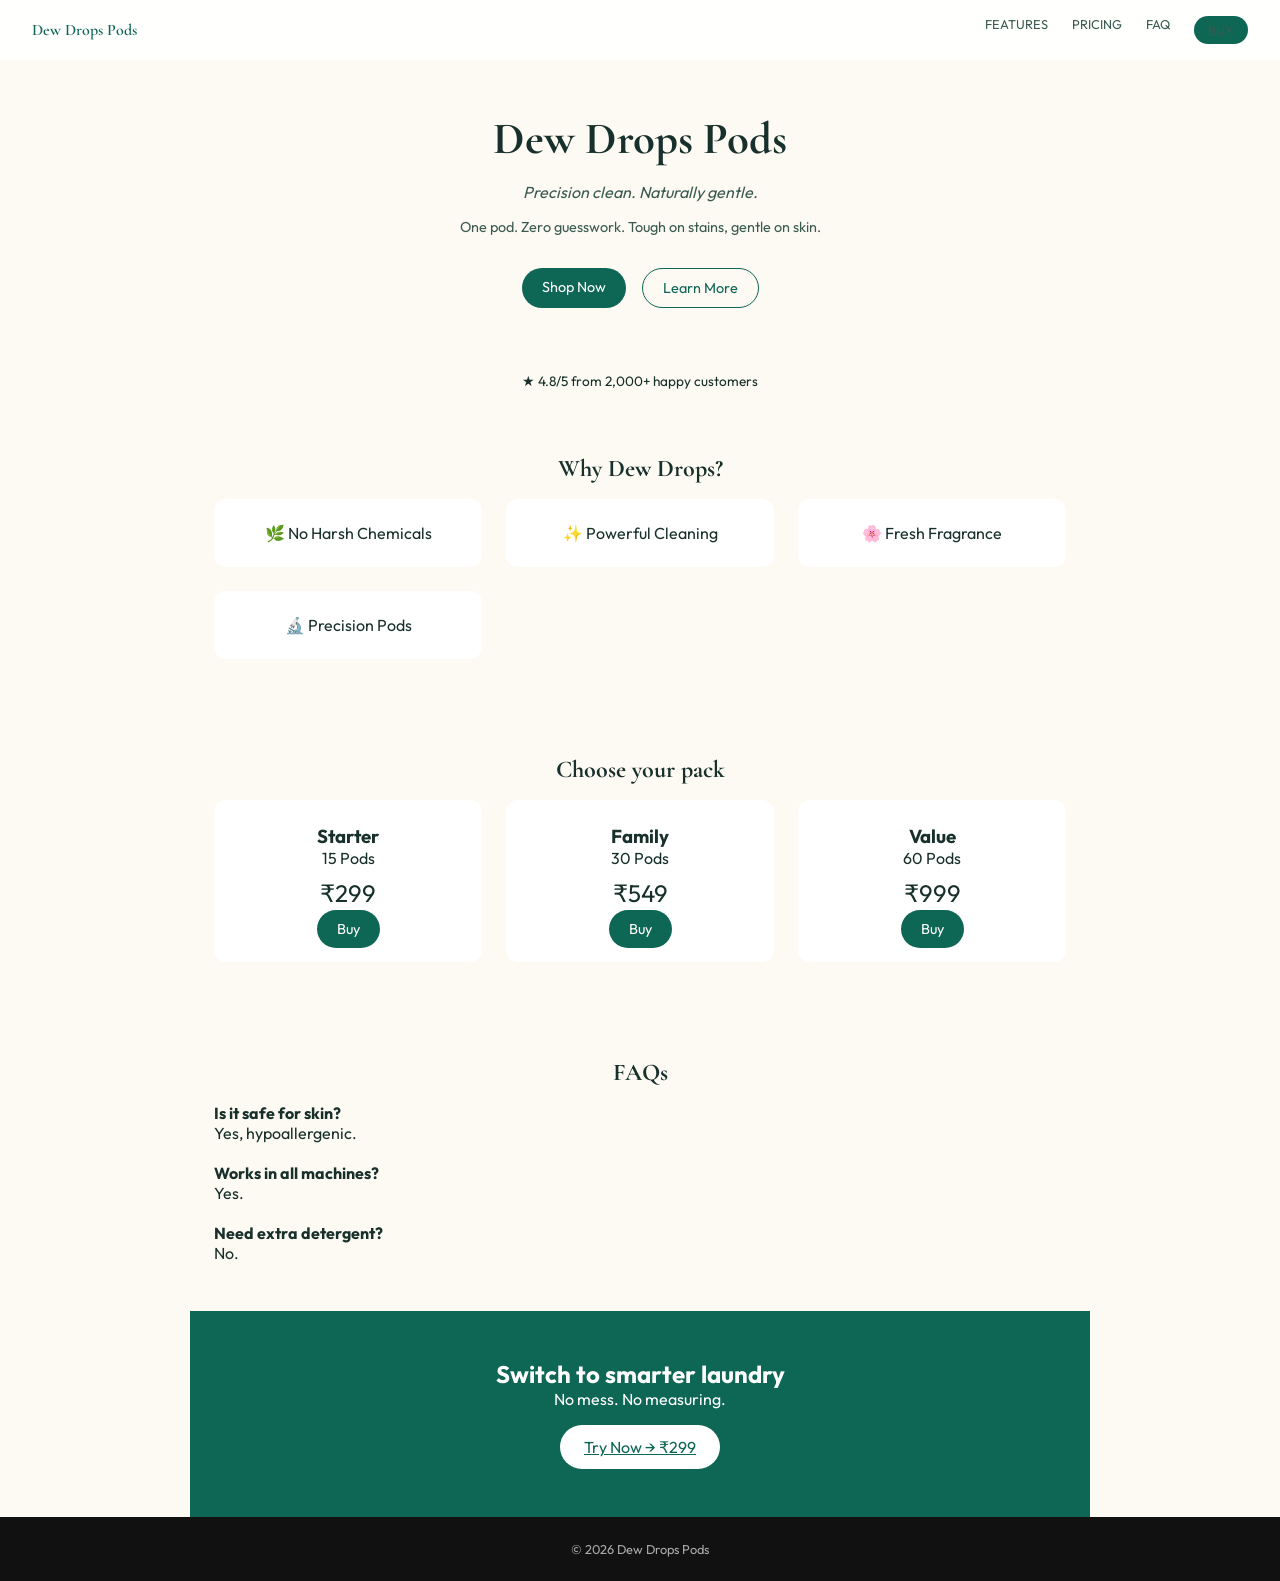
==== index.html @ c80f3c44 "feat: initial commit" ====
<!DOCTYPE html>
<html lang="en">

<head>
    <meta charset="UTF-8" />
    <meta name="viewport" content="width=device-width, initial-scale=1.0" />

    <title>Dew Drops Pods — Precision clean. Naturally gentle.</title>

    <link
        href="https://fonts.googleapis.com/css2?family=Cormorant+Garamond:wght@300;400;600&family=Outfit:wght@300;400;500;600&display=swap"
        rel="stylesheet">

    <style>
        :root {
            --teal: #0e6655;
            --teal-mid: #1a8a73;
            --aqua: #2bbfa5;
            --cream: #f6f1ea;
            --warm: #fdf9f3;
            --gold: #c8963e;
            --ink: #18302b;
            --ink-mid: #3a5a52;
            --white: #fff;
            --serif: 'Cormorant Garamond', serif;
            --sans: 'Outfit', sans-serif;
        }

        * {
            margin: 0;
            padding: 0;
            box-sizing: border-box;
        }

        body {
            font-family: var(--sans);
            background: var(--warm);
            color: var(--ink);
        }

        /* NAV */
        nav {
            position: fixed;
            top: 0;
            width: 100%;
            display: flex;
            justify-content: space-between;
            align-items: center;
            padding: 1rem 2rem;
            background: rgba(255, 255, 255, 0.9);
            z-index: 100;
        }

        .nav-logo {
            font-family: var(--serif);
            font-weight: 600;
            color: var(--teal);
        }

        .nav-links {
            display: flex;
            gap: 1.5rem;
        }

        .nav-links a {
            text-decoration: none;
            color: var(--ink-mid);
            font-size: 0.8rem;
            text-transform: uppercase;
        }

        .nav-cta {
            background: var(--teal);
            color: #fff;
            padding: 6px 14px;
            border-radius: 20px;
        }

        .menu-toggle {
            display: none;
            font-size: 1.4rem;
            cursor: pointer;
        }

        /* HERO */
        .hero {
            padding: 7rem 2rem 3rem;
            text-align: center;
        }

        .hero h1 {
            font-family: var(--serif);
            font-size: 2.8rem;
        }

        .hero-tagline {
            margin-top: 1rem;
            font-style: italic;
            color: var(--ink-mid);
        }

        .hero-sub {
            margin-top: 1rem;
            max-width: 400px;
            margin-inline: auto;
            font-size: 0.9rem;
            color: var(--ink-mid);
        }

        .hero-actions {
            margin-top: 2rem;
            display: flex;
            justify-content: center;
            gap: 1rem;
        }

        .btn {
            padding: 10px 20px;
            border-radius: 30px;
            text-decoration: none;
            font-size: 0.9rem;
        }

        .btn-primary {
            background: var(--teal);
            color: white;
        }

        .btn-outline {
            border: 1px solid var(--teal);
            color: var(--teal);
        }

        /* TRUST */
        .trust {
            text-align: center;
            padding: 1rem;
            font-size: 0.85rem;
        }

        /* SECTION */
        section {
            padding: 3rem 1.5rem;
            max-width: 900px;
            margin: auto;
        }

        .section-title {
            font-family: var(--serif);
            text-align: center;
            margin-bottom: 1rem;
        }

        /* FEATURES */
        .features-grid {
            display: grid;
            gap: 1.5rem;
            grid-template-columns: repeat(auto-fit, minmax(200px, 1fr));
        }

        .card {
            background: white;
            padding: 1.5rem;
            border-radius: 12px;
            text-align: center;
        }

        /* PRICING */
        .pricing-grid {
            display: grid;
            gap: 1.5rem;
            grid-template-columns: repeat(auto-fit, minmax(200px, 1fr));
            text-align: center;
        }

        .price {
            font-size: 1.5rem;
            margin: 10px 0;
        }

        /* CTA */
        .cta {
            background: var(--teal);
            color: white;
            text-align: center;
            padding: 3rem 1.5rem;
        }

        .cta a {
            background: white;
            color: var(--teal);
            padding: 12px 24px;
            display: inline-block;
            margin-top: 1rem;
            border-radius: 30px;
        }

        /* FOOTER */
        footer {
            text-align: center;
            padding: 1.5rem;
            font-size: 0.8rem;
            background: #111;
            color: #aaa;
        }

        /* MOBILE */
        @media(max-width:768px) {
            .nav-links {
                display: none;
            }

            .menu-toggle {
                display: block;
            }

            .nav-links.active {
                display: flex;
                flex-direction: column;
                position: absolute;
                right: 20px;
                top: 60px;
                background: white;
                padding: 1rem;
                border-radius: 10px;
            }
        }
    </style>
</head>

<body>

    <!-- NAV -->
    <nav>
        <div class="nav-logo">Dew Drops Pods</div>
        <div class="menu-toggle">☰</div>
        <div class="nav-links">
            <a href="#features">Features</a>
            <a href="#pricing">Pricing</a>
            <a href="#faq">FAQ</a>
            <a href="#cta" class="nav-cta">Buy</a>
        </div>
    </nav>

    <!-- HERO -->
    <section class="hero">
        <h1>Dew Drops Pods</h1>
        <p class="hero-tagline">Precision clean. Naturally gentle.</p>
        <p class="hero-sub">
            One pod. Zero guesswork. Tough on stains, gentle on skin.
        </p>

        <div class="hero-actions">
            <a href="#pricing" class="btn btn-primary">Shop Now</a>
            <a href="#features" class="btn btn-outline">Learn More</a>
        </div>
    </section>

    <!-- TRUST -->
    <div class="trust">★ 4.8/5 from 2,000+ happy customers</div>

    <!-- FEATURES -->
    <section id="features">
        <h2 class="section-title">Why Dew Drops?</h2>

        <div class="features-grid">
            <div class="card">🌿 No Harsh Chemicals</div>
            <div class="card">✨ Powerful Cleaning</div>
            <div class="card">🌸 Fresh Fragrance</div>
            <div class="card">🔬 Precision Pods</div>
        </div>
    </section>

    <!-- PRICING -->
    <section id="pricing">
        <h2 class="section-title">Choose your pack</h2>

        <div class="pricing-grid">
            <div class="card">
                <h3>Starter</h3>
                <p>15 Pods</p>
                <div class="price">₹299</div>
                <a href="#" class="btn btn-primary">Buy</a>
            </div>

            <div class="card">
                <h3>Family</h3>
                <p>30 Pods</p>
                <div class="price">₹549</div>
                <a href="#" class="btn btn-primary">Buy</a>
            </div>

            <div class="card">
                <h3>Value</h3>
                <p>60 Pods</p>
                <div class="price">₹999</div>
                <a href="#" class="btn btn-primary">Buy</a>
            </div>
        </div>
    </section>

    <!-- FAQ -->
    <section id="faq">
        <h2 class="section-title">FAQs</h2>

        <p><strong>Is it safe for skin?</strong><br>Yes, hypoallergenic.</p>
        <br>
        <p><strong>Works in all machines?</strong><br>Yes.</p>
        <br>
        <p><strong>Need extra detergent?</strong><br>No.</p>
    </section>

    <!-- CTA -->
    <section class="cta" id="cta">
        <h2>Switch to smarter laundry</h2>
        <p>No mess. No measuring.</p>
        <a href="#">Try Now → ₹299</a>
    </section>

    <!-- FOOTER -->
    <footer>
        © 2026 Dew Drops Pods
    </footer>

    <script>
        const toggle = document.querySelector('.menu-toggle');
        const nav = document.querySelector('.nav-links');

        toggle.onclick = () => nav.classList.toggle('active');
    </script>

</body>

</html>
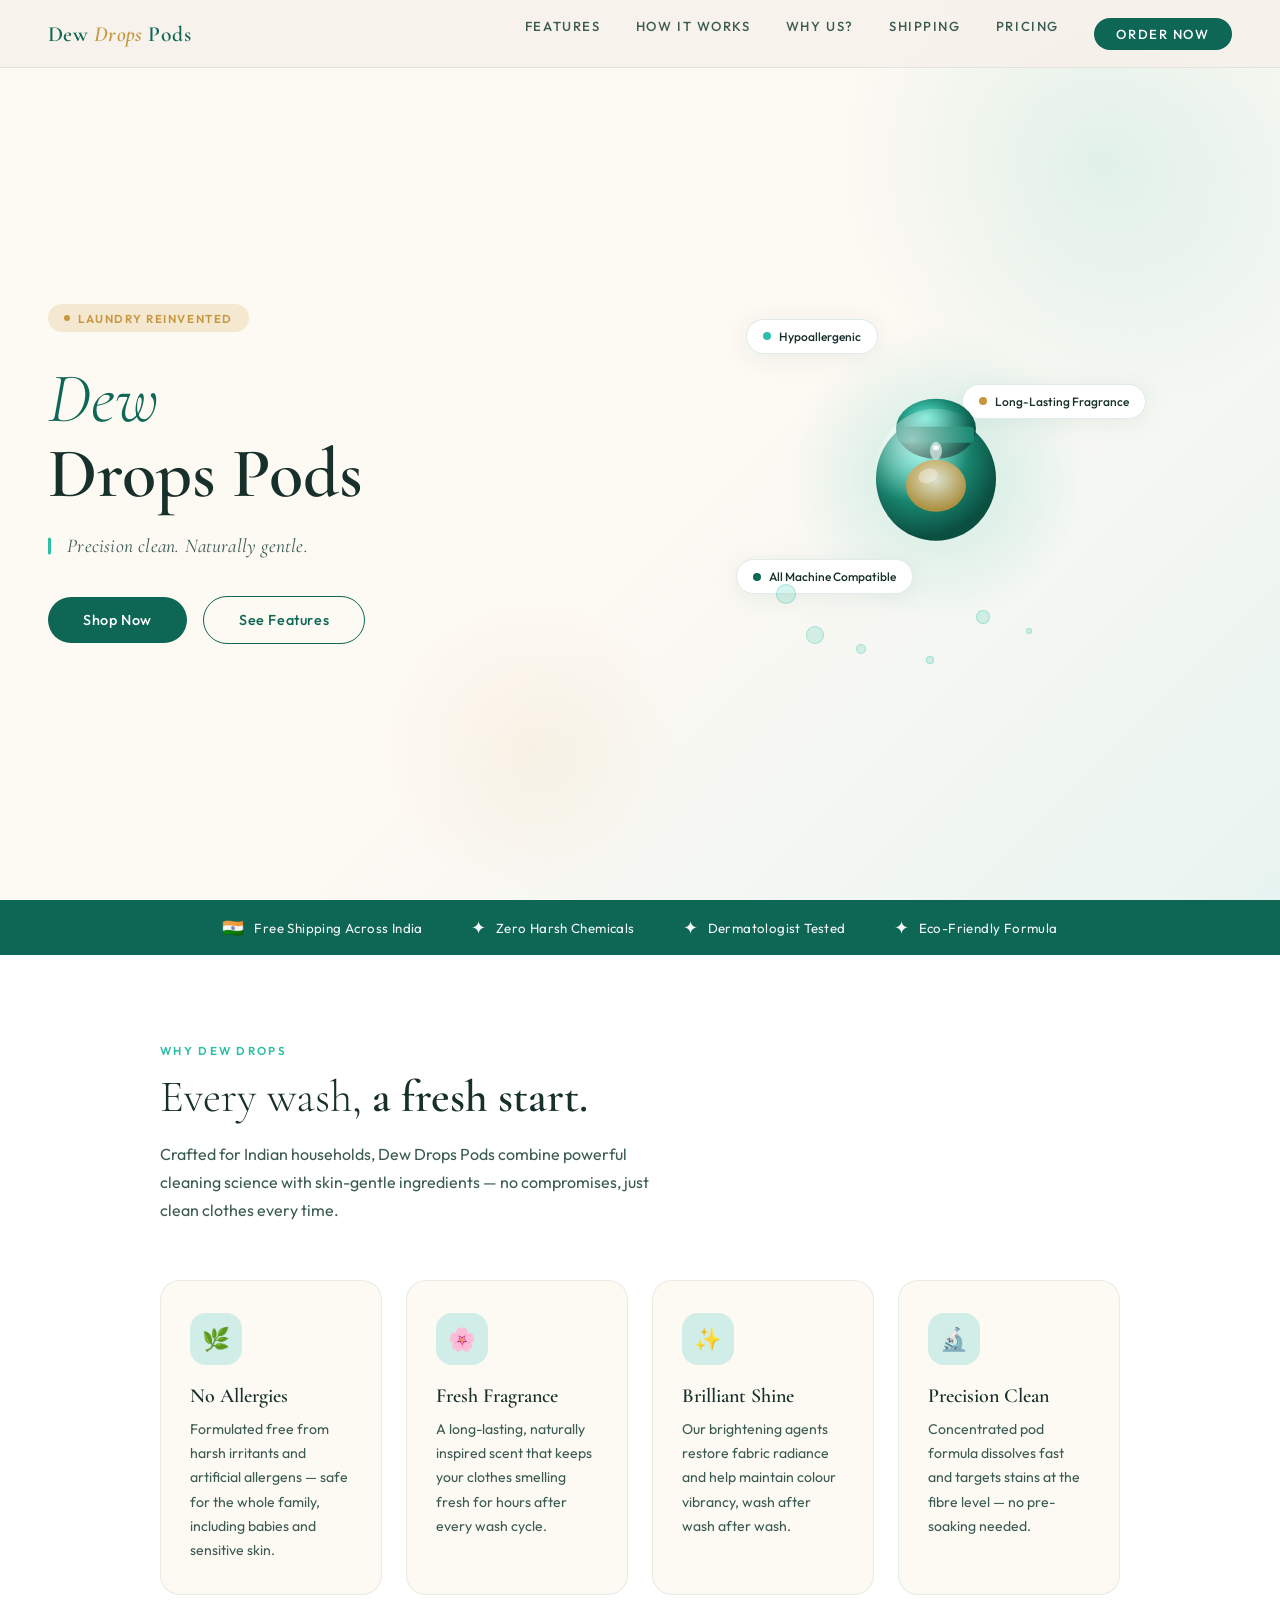
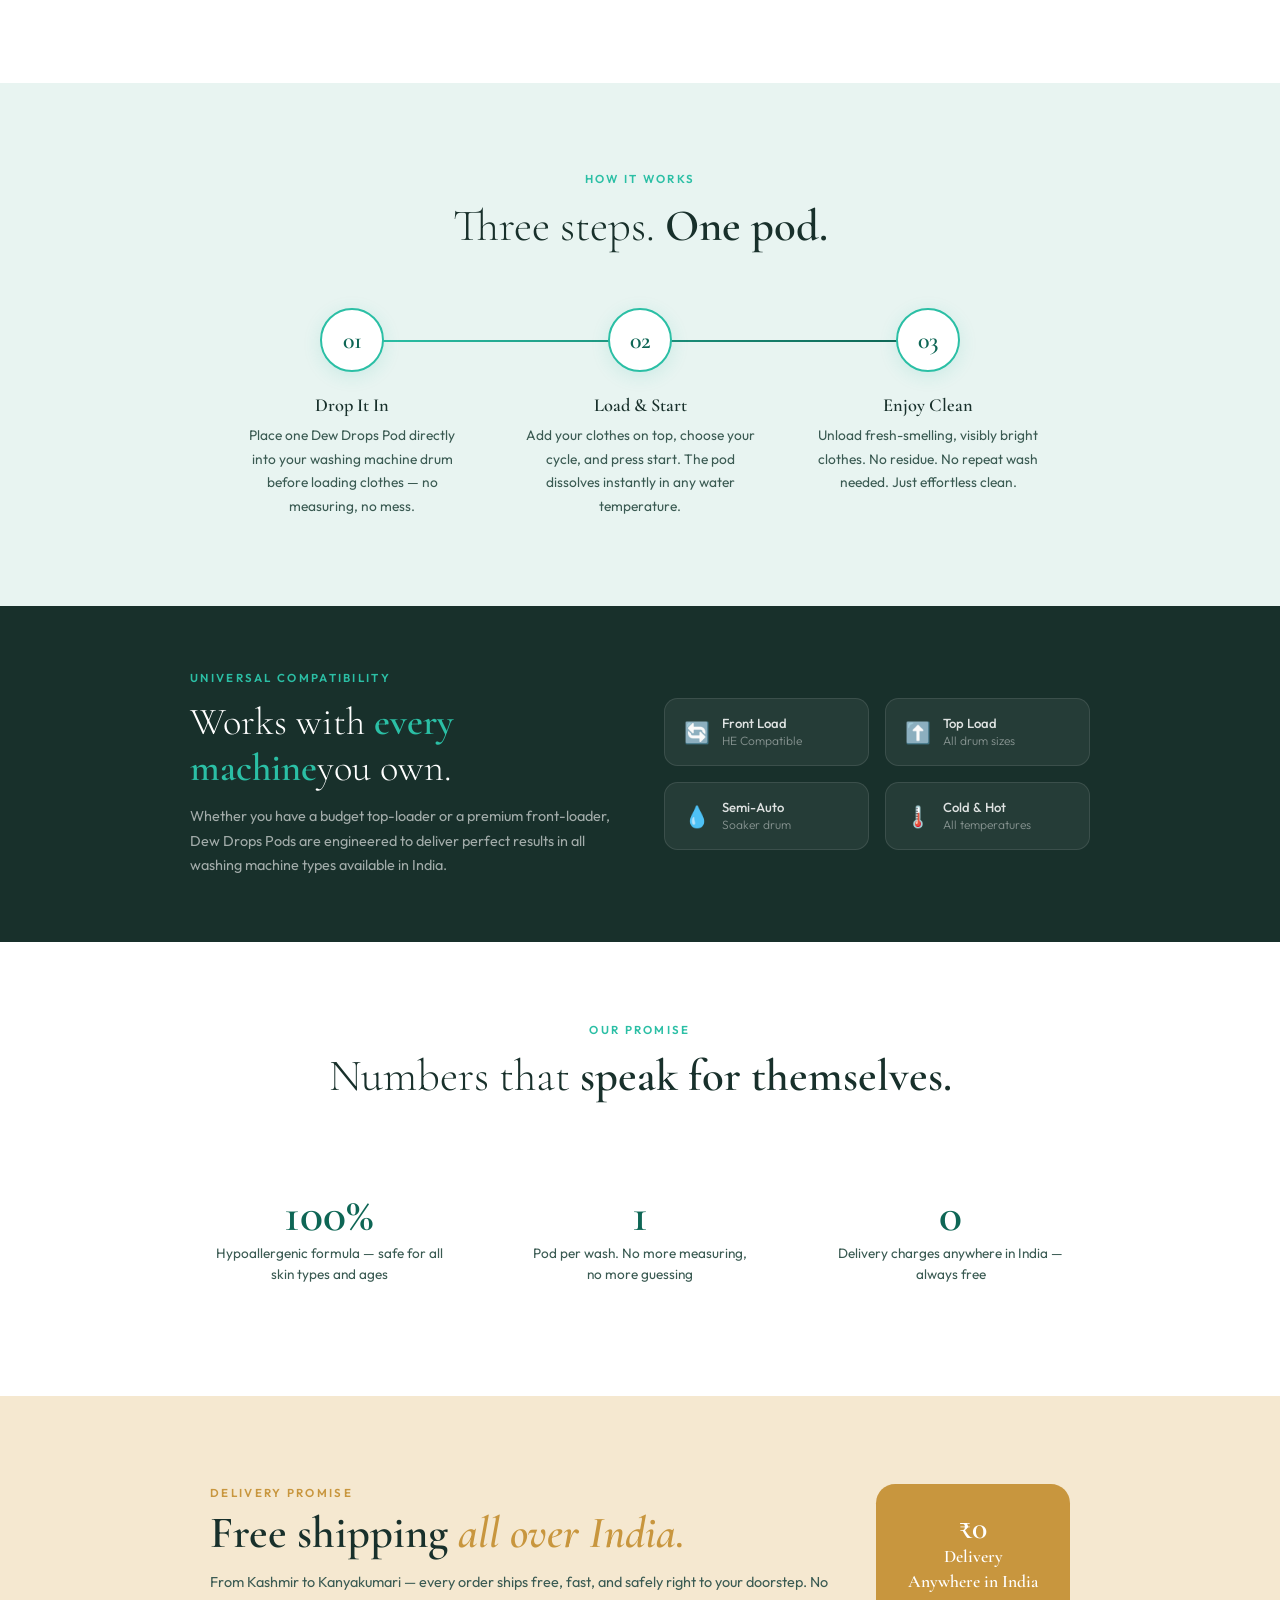
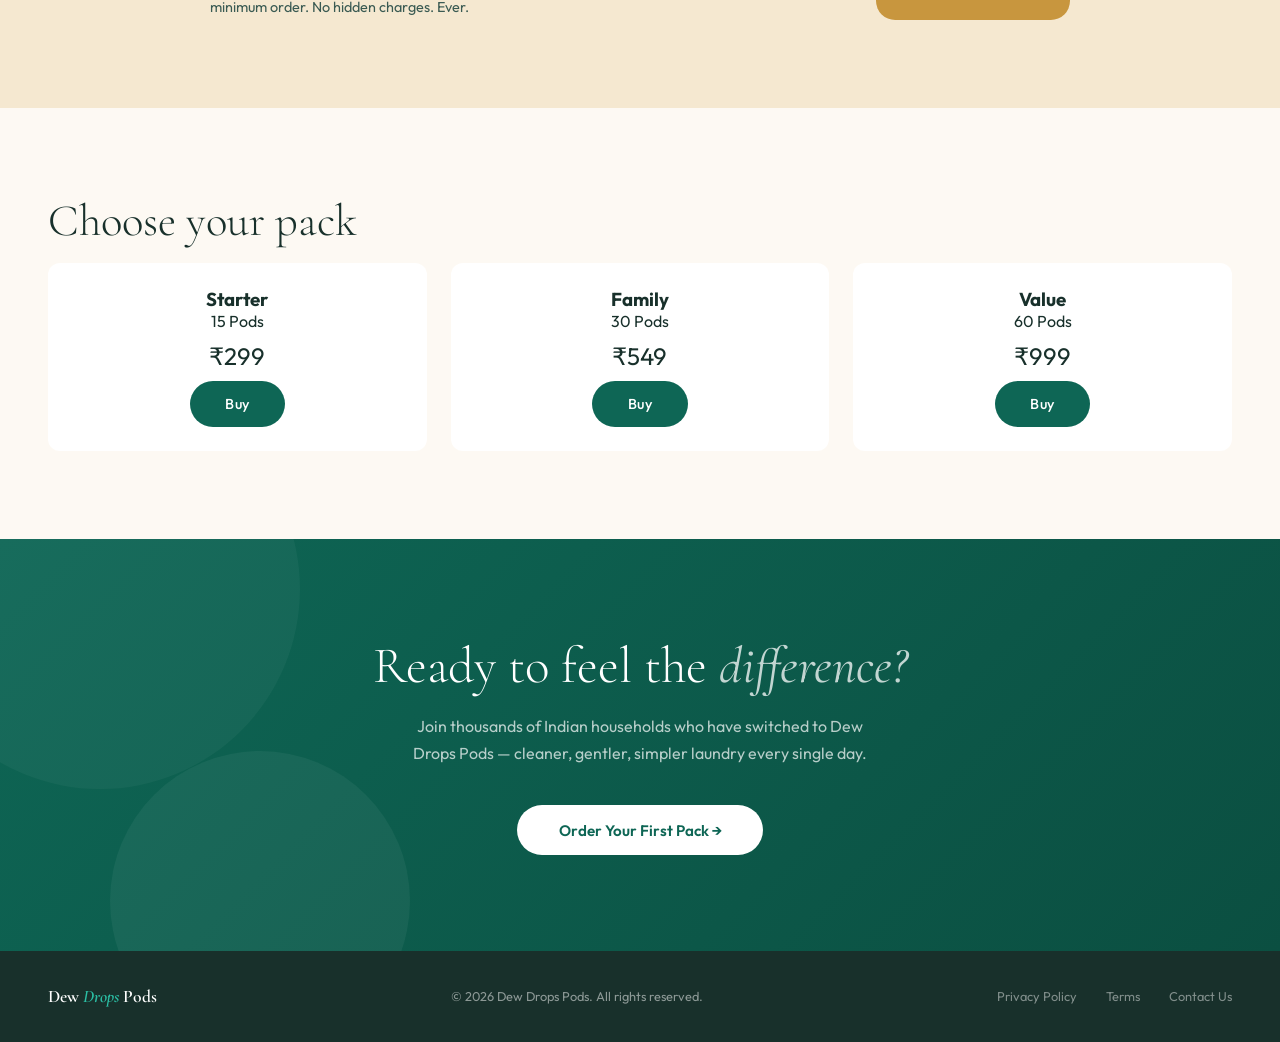
==== commit c74f539a: "feat: design changes" ====
--- a/index.html
+++ b/index.html
@@ -2,333 +2,1422 @@
 <html lang="en">
 
 <head>
-    <meta charset="UTF-8" />
-    <meta name="viewport" content="width=device-width, initial-scale=1.0" />
-
-    <title>Dew Drops Pods — Precision clean. Naturally gentle.</title>
-
-    <link
-        href="https://fonts.googleapis.com/css2?family=Cormorant+Garamond:wght@300;400;600&family=Outfit:wght@300;400;500;600&display=swap"
-        rel="stylesheet">
-
-    <style>
-        :root {
-            --teal: #0e6655;
-            --teal-mid: #1a8a73;
-            --aqua: #2bbfa5;
-            --cream: #f6f1ea;
-            --warm: #fdf9f3;
-            --gold: #c8963e;
-            --ink: #18302b;
-            --ink-mid: #3a5a52;
-            --white: #fff;
-            --serif: 'Cormorant Garamond', serif;
-            --sans: 'Outfit', sans-serif;
-        }
-
-        * {
-            margin: 0;
-            padding: 0;
-            box-sizing: border-box;
-        }
-
-        body {
-            font-family: var(--sans);
-            background: var(--warm);
-            color: var(--ink);
-        }
-
-        /* NAV */
-        nav {
-            position: fixed;
-            top: 0;
-            width: 100%;
-            display: flex;
-            justify-content: space-between;
-            align-items: center;
-            padding: 1rem 2rem;
-            background: rgba(255, 255, 255, 0.9);
-            z-index: 100;
-        }
-
-        .nav-logo {
-            font-family: var(--serif);
-            font-weight: 600;
-            color: var(--teal);
-        }
-
-        .nav-links {
-            display: flex;
-            gap: 1.5rem;
-        }
-
-        .nav-links a {
-            text-decoration: none;
-            color: var(--ink-mid);
-            font-size: 0.8rem;
-            text-transform: uppercase;
-        }
-
-        .nav-cta {
-            background: var(--teal);
-            color: #fff;
-            padding: 6px 14px;
-            border-radius: 20px;
-        }
-
-        .menu-toggle {
-            display: none;
-            font-size: 1.4rem;
-            cursor: pointer;
-        }
-
-        /* HERO */
-        .hero {
-            padding: 7rem 2rem 3rem;
-            text-align: center;
-        }
-
-        .hero h1 {
-            font-family: var(--serif);
-            font-size: 2.8rem;
-        }
-
-        .hero-tagline {
-            margin-top: 1rem;
-            font-style: italic;
-            color: var(--ink-mid);
-        }
-
-        .hero-sub {
-            margin-top: 1rem;
-            max-width: 400px;
-            margin-inline: auto;
-            font-size: 0.9rem;
-            color: var(--ink-mid);
-        }
-
-        .hero-actions {
-            margin-top: 2rem;
-            display: flex;
-            justify-content: center;
-            gap: 1rem;
-        }
-
-        .btn {
-            padding: 10px 20px;
-            border-radius: 30px;
-            text-decoration: none;
-            font-size: 0.9rem;
-        }
-
-        .btn-primary {
-            background: var(--teal);
-            color: white;
-        }
-
-        .btn-outline {
-            border: 1px solid var(--teal);
-            color: var(--teal);
-        }
-
-        /* TRUST */
-        .trust {
-            text-align: center;
-            padding: 1rem;
-            font-size: 0.85rem;
-        }
-
-        /* SECTION */
-        section {
-            padding: 3rem 1.5rem;
-            max-width: 900px;
-            margin: auto;
-        }
-
-        .section-title {
-            font-family: var(--serif);
-            text-align: center;
-            margin-bottom: 1rem;
-        }
-
-        /* FEATURES */
-        .features-grid {
-            display: grid;
-            gap: 1.5rem;
-            grid-template-columns: repeat(auto-fit, minmax(200px, 1fr));
-        }
-
-        .card {
-            background: white;
-            padding: 1.5rem;
-            border-radius: 12px;
-            text-align: center;
-        }
-
-        /* PRICING */
-        .pricing-grid {
-            display: grid;
-            gap: 1.5rem;
-            grid-template-columns: repeat(auto-fit, minmax(200px, 1fr));
-            text-align: center;
-        }
-
-        .price {
-            font-size: 1.5rem;
-            margin: 10px 0;
-        }
-
-        /* CTA */
-        .cta {
-            background: var(--teal);
-            color: white;
-            text-align: center;
-            padding: 3rem 1.5rem;
-        }
-
-        .cta a {
-            background: white;
-            color: var(--teal);
-            padding: 12px 24px;
-            display: inline-block;
-            margin-top: 1rem;
-            border-radius: 30px;
-        }
-
-        /* FOOTER */
-        footer {
-            text-align: center;
-            padding: 1.5rem;
-            font-size: 0.8rem;
-            background: #111;
-            color: #aaa;
-        }
-
-        /* MOBILE */
-        @media(max-width:768px) {
-            .nav-links {
-                display: none;
-            }
-
-            .menu-toggle {
-                display: block;
-            }
-
-            .nav-links.active {
-                display: flex;
-                flex-direction: column;
-                position: absolute;
-                right: 20px;
-                top: 60px;
-                background: white;
-                padding: 1rem;
-                border-radius: 10px;
-            }
-        }
-    </style>
+	<meta charset="UTF-8" />
+	<meta name="viewport" content="width=device-width, initial-scale=1.0" />
+	<title>Dew Drops Pods — Precision Clean. Naturally Gentle.</title>
+	<link rel="preconnect" href="https://fonts.googleapis.com" />
+	<link rel="preconnect" href="https://fonts.gstatic.com" crossorigin />
+	<link
+		href="https://fonts.googleapis.com/css2?family=Cormorant+Garamond:ital,wght@0,300;0,400;0,600;1,300;1,400&family=Outfit:wght@300;400;500;600&display=swap"
+		rel="stylesheet" />
+	<style>
+		*,
+		*::before,
+		*::after {
+			box-sizing: border-box;
+			margin: 0;
+			padding: 0;
+		}
+
+		:root {
+			--teal: #0e6655;
+			--teal-mid: #1a8a73;
+			--teal-lt: #d0ede8;
+			--aqua: #2bbfa5;
+			--cream: #f6f1ea;
+			--warm: #fdf9f3;
+			--gold: #c8963e;
+			--gold-lt: #f5e8d0;
+			--ink: #18302b;
+			--ink-mid: #3a5a52;
+			--mist: #e8f4f1;
+			--white: #ffffff;
+			--serif: 'Cormorant Garamond', Georgia, serif;
+			--sans: 'Outfit', sans-serif;
+		}
+
+		html {
+			scroll-behavior: smooth;
+		}
+
+		body {
+			font-family: var(--sans);
+			background: var(--warm);
+			color: var(--ink);
+			overflow-x: hidden;
+		}
+
+		/* ── NAV ── */
+		nav {
+			position: fixed;
+			top: 0;
+			left: 0;
+			right: 0;
+			z-index: 100;
+			display: flex;
+			align-items: center;
+			justify-content: space-between;
+			padding: 1.1rem 3rem;
+			background: rgba(246, 241, 234, 0.88);
+			backdrop-filter: blur(14px);
+			border-bottom: 1px solid rgba(14, 102, 85, 0.1);
+		}
+
+		.nav-logo {
+			font-family: var(--serif);
+			font-size: 1.35rem;
+			font-weight: 600;
+			color: var(--teal);
+			letter-spacing: 0.02em;
+		}
+
+		.nav-logo span {
+			color: var(--gold);
+			font-style: italic;
+		}
+
+		.nav-links {
+			display: flex;
+			gap: 2.2rem;
+		}
+
+		.nav-links a {
+			font-size: 0.82rem;
+			font-weight: 500;
+			letter-spacing: 0.12em;
+			text-transform: uppercase;
+			color: var(--ink-mid);
+			text-decoration: none;
+			transition: color 0.2s;
+		}
+
+		.nav-links a:hover {
+			color: var(--teal);
+		}
+
+		.nav-cta {
+			background: var(--teal);
+			color: var(--white) !important;
+			padding: 0.5rem 1.4rem;
+			border-radius: 2rem;
+			transition: background 0.2s !important;
+		}
+
+		.nav-cta:hover {
+			background: var(--teal-mid) !important;
+			color: var(--white) !important;
+		}
+
+		/* ── HERO ── */
+		.hero {
+			min-height: 100vh;
+			display: grid;
+			grid-template-columns: 1fr 1fr;
+			align-items: center;
+			padding: 7rem 3rem 4rem;
+			position: relative;
+			overflow: hidden;
+			background: linear-gradient(135deg, var(--warm) 55%, var(--mist) 100%);
+		}
+
+		.hero-bg-circle {
+			position: absolute;
+			border-radius: 50%;
+			pointer-events: none;
+		}
+
+		.hero-bg-circle.c1 {
+			width: 520px;
+			height: 520px;
+			right: -80px;
+			top: -100px;
+			background: radial-gradient(circle, rgba(43, 191, 165, 0.13) 0%, transparent 70%);
+		}
+
+		.hero-bg-circle.c2 {
+			width: 300px;
+			height: 300px;
+			left: 30%;
+			bottom: 0;
+			background: radial-gradient(circle, rgba(200, 150, 62, 0.08) 0%, transparent 70%);
+		}
+
+		.hero-left {
+			z-index: 2;
+		}
+
+		.hero-badge {
+			display: inline-flex;
+			align-items: center;
+			gap: 0.5rem;
+			background: var(--gold-lt);
+			color: var(--gold);
+			font-size: 0.72rem;
+			font-weight: 600;
+			letter-spacing: 0.14em;
+			text-transform: uppercase;
+			padding: 0.4rem 1rem;
+			border-radius: 2rem;
+			margin-bottom: 1.8rem;
+		}
+
+		.hero-badge::before {
+			content: '';
+			display: block;
+			width: 6px;
+			height: 6px;
+			border-radius: 50%;
+			background: var(--gold);
+		}
+
+		.hero-title {
+			font-family: var(--serif);
+			font-size: clamp(3.4rem, 5.5vw, 5rem);
+			font-weight: 300;
+			line-height: 1.07;
+			color: var(--ink);
+			margin-bottom: 0.5rem;
+		}
+
+		.hero-title em {
+			font-style: italic;
+			color: var(--teal);
+		}
+
+		.hero-title .brand-word {
+			display: block;
+			font-weight: 600;
+			color: var(--ink);
+		}
+
+		.hero-tagline {
+			font-family: var(--serif);
+			font-size: 1.22rem;
+			font-style: italic;
+			color: var(--ink-mid);
+			margin: 1.4rem 0 2.4rem;
+			letter-spacing: 0.01em;
+			position: relative;
+			padding-left: 1.2rem;
+		}
+
+		.hero-tagline::before {
+			content: '';
+			position: absolute;
+			left: 0;
+			top: 50%;
+			transform: translateY(-50%);
+			width: 3px;
+			height: 70%;
+			background: var(--aqua);
+			border-radius: 2px;
+		}
+
+		.hero-actions {
+			display: flex;
+			gap: 1rem;
+			align-items: center;
+			flex-wrap: wrap;
+		}
+
+		.btn-primary {
+			background: var(--teal);
+			color: var(--white);
+			padding: 0.85rem 2.2rem;
+			border-radius: 3rem;
+			font-size: 0.9rem;
+			font-weight: 500;
+			letter-spacing: 0.04em;
+			text-decoration: none;
+			border: none;
+			cursor: pointer;
+			transition: background 0.22s, transform 0.18s;
+			display: inline-block;
+		}
+
+		.btn-primary:hover {
+			background: var(--teal-mid);
+			transform: translateY(-2px);
+		}
+
+		.btn-outline {
+			background: transparent;
+			color: var(--teal);
+			padding: 0.85rem 2.2rem;
+			border-radius: 3rem;
+			font-size: 0.9rem;
+			font-weight: 500;
+			letter-spacing: 0.04em;
+			text-decoration: none;
+			border: 1.5px solid var(--teal);
+			cursor: pointer;
+			transition: background 0.22s, color 0.22s;
+			display: inline-block;
+		}
+
+		.btn-outline:hover {
+			background: var(--teal);
+			color: var(--white);
+		}
+
+		/* Pod visual */
+		.hero-right {
+			z-index: 2;
+			display: flex;
+			justify-content: center;
+			align-items: center;
+			position: relative;
+		}
+
+		.pod-scene {
+			position: relative;
+			width: 380px;
+			height: 420px;
+		}
+
+		.pod-glow {
+			position: absolute;
+			width: 300px;
+			height: 300px;
+			left: 50%;
+			top: 50%;
+			transform: translate(-50%, -50%);
+			background: radial-gradient(circle, rgba(43, 191, 165, 0.22) 0%, transparent 70%);
+			border-radius: 50%;
+			animation: pulseGlow 3.5s ease-in-out infinite;
+		}
+
+		@keyframes pulseGlow {
+
+			0%,
+			100% {
+				transform: translate(-50%, -50%) scale(1);
+				opacity: 0.7;
+			}
+
+			50% {
+				transform: translate(-50%, -50%) scale(1.15);
+				opacity: 1;
+			}
+		}
+
+		.pod-main {
+			position: absolute;
+			left: 50%;
+			top: 50%;
+			transform: translate(-50%, -52%);
+			width: 160px;
+			height: 160px;
+			animation: floatPod 4s ease-in-out infinite;
+		}
+
+		@keyframes floatPod {
+
+			0%,
+			100% {
+				transform: translate(-50%, -52%) translateY(0);
+			}
+
+			50% {
+				transform: translate(-50%, -52%) translateY(-16px);
+			}
+		}
+
+		/* SVG pod */
+		.pod-svg {
+			width: 160px;
+			height: 160px;
+		}
+
+		/* Bubbles */
+		.bubble {
+			position: absolute;
+			border-radius: 50%;
+			background: rgba(43, 191, 165, 0.18);
+			border: 1px solid rgba(43, 191, 165, 0.3);
+			animation: rise linear infinite;
+		}
+
+		@keyframes rise {
+			0% {
+				transform: translateY(0) scale(1);
+				opacity: 0.7;
+			}
+
+			100% {
+				transform: translateY(-280px) scale(0.3);
+				opacity: 0;
+			}
+		}
+
+		.b1 {
+			width: 18px;
+			height: 18px;
+			left: 60px;
+			bottom: 40px;
+			animation-duration: 3.8s;
+			animation-delay: 0s;
+		}
+
+		.b2 {
+			width: 10px;
+			height: 10px;
+			left: 110px;
+			bottom: 30px;
+			animation-duration: 4.5s;
+			animation-delay: 1.1s;
+		}
+
+		.b3 {
+			width: 14px;
+			height: 14px;
+			left: 230px;
+			bottom: 60px;
+			animation-duration: 3.2s;
+			animation-delay: 0.6s;
+		}
+
+		.b4 {
+			width: 8px;
+			height: 8px;
+			left: 180px;
+			bottom: 20px;
+			animation-duration: 5s;
+			animation-delay: 1.8s;
+		}
+
+		.b5 {
+			width: 20px;
+			height: 20px;
+			left: 30px;
+			bottom: 80px;
+			animation-duration: 4.1s;
+			animation-delay: 2.3s;
+		}
+
+		.b6 {
+			width: 6px;
+			height: 6px;
+			left: 280px;
+			bottom: 50px;
+			animation-duration: 3.6s;
+			animation-delay: 0.4s;
+		}
+
+		/* Floating pills */
+		.hero-pill {
+			position: absolute;
+			background: var(--white);
+			border: 1px solid rgba(14, 102, 85, 0.12);
+			border-radius: 1.5rem;
+			padding: 0.55rem 1rem;
+			display: flex;
+			align-items: center;
+			gap: 0.5rem;
+			font-size: 0.75rem;
+			font-weight: 500;
+			color: var(--ink);
+			box-shadow: 0 4px 24px rgba(14, 102, 85, 0.08);
+			white-space: nowrap;
+			animation: floatPill 5s ease-in-out infinite;
+		}
+
+		@keyframes floatPill {
+
+			0%,
+			100% {
+				transform: translateY(0);
+			}
+
+			50% {
+				transform: translateY(-8px);
+			}
+		}
+
+		.hero-pill .dot {
+			width: 8px;
+			height: 8px;
+			border-radius: 50%;
+			flex-shrink: 0;
+		}
+
+		.pill-1 {
+			top: 55px;
+			left: 0;
+			animation-delay: 0s;
+		}
+
+		.pill-2 {
+			top: 120px;
+			right: -20px;
+			animation-delay: 1.5s;
+		}
+
+		.pill-3 {
+			bottom: 90px;
+			left: -10px;
+			animation-delay: 0.8s;
+		}
+
+		/* ── TRUST STRIP ── */
+		.trust-strip {
+			background: var(--teal);
+			color: var(--white);
+			padding: 1rem 3rem;
+			display: flex;
+			align-items: center;
+			justify-content: center;
+			gap: 3rem;
+			flex-wrap: wrap;
+		}
+
+		.trust-item {
+			display: flex;
+			align-items: center;
+			gap: 0.6rem;
+			font-size: 0.83rem;
+			font-weight: 400;
+			letter-spacing: 0.03em;
+			opacity: 0.95;
+		}
+
+		.trust-icon {
+			font-size: 1.1rem;
+		}
+
+		/* ── SECTION BASE ── */
+		section {
+			padding: 5.5rem 3rem;
+		}
+
+		.section-label {
+			font-size: 0.72rem;
+			font-weight: 600;
+			letter-spacing: 0.2em;
+			text-transform: uppercase;
+			color: var(--aqua);
+			margin-bottom: 0.9rem;
+		}
+
+		.section-title {
+			font-family: var(--serif);
+			font-size: clamp(2rem, 3.5vw, 3rem);
+			font-weight: 300;
+			line-height: 1.15;
+			color: var(--ink);
+			margin-bottom: 1rem;
+		}
+
+		.section-title strong {
+			font-weight: 600;
+		}
+
+		.section-sub {
+			font-size: 1rem;
+			color: var(--ink-mid);
+			line-height: 1.75;
+			max-width: 520px;
+		}
+
+		.text-center {
+			text-align: center;
+		}
+
+		.mx-auto {
+			margin-left: auto;
+			margin-right: auto;
+		}
+
+		/* ── FEATURES ── */
+		.features {
+			background: var(--white);
+		}
+
+		.features-grid {
+			display: grid;
+			grid-template-columns: repeat(auto-fit, minmax(240px, 1fr));
+			gap: 2rem;
+			margin-top: 3.5rem;
+		}
+
+		.feat-card {
+			background: var(--warm);
+			border: 1px solid rgba(14, 102, 85, 0.09);
+			border-radius: 1.25rem;
+			padding: 2rem 1.8rem;
+			transition: transform 0.22s, box-shadow 0.22s;
+		}
+
+		.feat-card:hover {
+			transform: translateY(-6px);
+			box-shadow: 0 16px 40px rgba(14, 102, 85, 0.1);
+		}
+
+		.feat-icon-wrap {
+			width: 52px;
+			height: 52px;
+			border-radius: 1rem;
+			background: var(--teal-lt);
+			display: flex;
+			align-items: center;
+			justify-content: center;
+			margin-bottom: 1.2rem;
+			font-size: 1.4rem;
+		}
+
+		.feat-title {
+			font-family: var(--serif);
+			font-size: 1.25rem;
+			font-weight: 600;
+			color: var(--ink);
+			margin-bottom: 0.55rem;
+		}
+
+		.feat-desc {
+			font-size: 0.88rem;
+			color: var(--ink-mid);
+			line-height: 1.72;
+		}
+
+		/* ── HOW IT WORKS ── */
+		.how {
+			background: var(--mist);
+		}
+
+		.steps {
+			display: grid;
+			grid-template-columns: repeat(3, 1fr);
+			gap: 1.5rem;
+			margin-top: 3.5rem;
+			position: relative;
+		}
+
+		.steps::before {
+			content: '';
+			position: absolute;
+			top: 32px;
+			left: calc(16.66% + 16px);
+			right: calc(16.66% + 16px);
+			height: 1.5px;
+			background: linear-gradient(90deg, var(--aqua), var(--teal));
+			z-index: 0;
+		}
+
+		.step {
+			text-align: center;
+			position: relative;
+			z-index: 1;
+			padding: 0 1rem;
+		}
+
+		.step-num {
+			width: 64px;
+			height: 64px;
+			border-radius: 50%;
+			background: var(--white);
+			border: 2px solid var(--aqua);
+			display: flex;
+			align-items: center;
+			justify-content: center;
+			margin: 0 auto 1.4rem;
+			font-family: var(--serif);
+			font-size: 1.5rem;
+			font-weight: 600;
+			color: var(--teal);
+			box-shadow: 0 4px 18px rgba(43, 191, 165, 0.15);
+		}
+
+		.step-title {
+			font-family: var(--serif);
+			font-size: 1.15rem;
+			font-weight: 600;
+			color: var(--ink);
+			margin-bottom: 0.5rem;
+		}
+
+		.step-desc {
+			font-size: 0.86rem;
+			color: var(--ink-mid);
+			line-height: 1.7;
+		}
+
+		/* ── COMPAT BANNER ── */
+		.compat {
+			background: var(--ink);
+			color: var(--white);
+			padding: 4rem 3rem;
+		}
+
+		.compat-inner {
+			max-width: 900px;
+			margin: 0 auto;
+			display: grid;
+			grid-template-columns: 1fr 1fr;
+			align-items: center;
+			gap: 3rem;
+		}
+
+		.compat-title {
+			font-family: var(--serif);
+			font-size: clamp(1.8rem, 3vw, 2.6rem);
+			font-weight: 300;
+			line-height: 1.2;
+			margin-bottom: 0.8rem;
+		}
+
+		.compat-title strong {
+			color: var(--aqua);
+			font-weight: 600;
+		}
+
+		.compat-sub {
+			font-size: 0.9rem;
+			color: rgba(255, 255, 255, 0.6);
+			line-height: 1.7;
+		}
+
+		.machine-list {
+			display: grid;
+			grid-template-columns: 1fr 1fr;
+			gap: 1rem;
+		}
+
+		.machine-item {
+			background: rgba(255, 255, 255, 0.06);
+			border: 1px solid rgba(255, 255, 255, 0.1);
+			border-radius: 0.85rem;
+			padding: 1rem 1.2rem;
+			display: flex;
+			align-items: center;
+			gap: 0.75rem;
+		}
+
+		.machine-ico {
+			font-size: 1.3rem;
+		}
+
+		.machine-name {
+			font-size: 0.82rem;
+			font-weight: 500;
+			color: rgba(255, 255, 255, 0.85);
+			line-height: 1.35;
+		}
+
+		.machine-name small {
+			display: block;
+			font-weight: 300;
+			font-size: 0.75rem;
+			color: rgba(255, 255, 255, 0.45);
+		}
+
+		/* ── SHIPPING ── */
+		.shipping {
+			background: var(--gold-lt);
+		}
+
+		.shipping-inner {
+			max-width: 860px;
+			margin: 0 auto;
+			display: grid;
+			grid-template-columns: 1fr auto;
+			align-items: center;
+			gap: 2rem;
+		}
+
+		.ship-label {
+			font-size: 0.72rem;
+			font-weight: 600;
+			letter-spacing: 0.2em;
+			text-transform: uppercase;
+			color: var(--gold);
+			margin-bottom: 0.5rem;
+		}
+
+		.ship-title {
+			font-family: var(--serif);
+			font-size: clamp(1.8rem, 3.5vw, 2.8rem);
+			font-weight: 600;
+			color: var(--ink);
+			line-height: 1.15;
+			margin-bottom: 0.7rem;
+		}
+
+		.ship-title span {
+			color: var(--gold);
+			font-style: italic;
+		}
+
+		.ship-desc {
+			font-size: 0.9rem;
+			color: var(--ink-mid);
+			line-height: 1.7;
+		}
+
+		.ship-badge {
+			background: var(--gold);
+			color: var(--white);
+			font-family: var(--serif);
+			font-size: 1.1rem;
+			font-weight: 600;
+			padding: 1.6rem 2rem;
+			border-radius: 1.2rem;
+			text-align: center;
+			white-space: nowrap;
+			line-height: 1.4;
+		}
+
+		.ship-badge .big {
+			font-size: 2rem;
+			display: block;
+			line-height: 1.1;
+		}
+
+		/* ── TESTIMONIAL-STYLE ASSURANCE ── */
+		.assurance {
+			background: var(--white);
+			padding: 5rem 3rem;
+		}
+
+		.assurance-grid {
+			display: grid;
+			grid-template-columns: repeat(3, 1fr);
+			gap: 2rem;
+			margin-top: 3.5rem;
+			max-width: 900px;
+			margin-left: auto;
+			margin-right: auto;
+		}
+
+		.assure-item {
+			text-align: center;
+			padding: 2rem 1.5rem;
+		}
+
+		.assure-num {
+			font-family: var(--serif);
+			font-size: 3rem;
+			font-weight: 600;
+			color: var(--teal);
+			line-height: 1;
+			margin-bottom: 0.3rem;
+		}
+
+		.assure-label {
+			font-size: 0.85rem;
+			color: var(--ink-mid);
+			line-height: 1.5;
+		}
+
+		.assure-divider {
+			width: 1px;
+			background: rgba(14, 102, 85, 0.12);
+			margin: auto;
+		}
+
+		/* FEATURES */
+		.features-grid {
+			display: grid;
+			gap: 1.5rem;
+			grid-template-columns: repeat(auto-fit, minmax(200px, 1fr));
+		}
+
+		.card {
+			background: white;
+			padding: 1.5rem;
+			border-radius: 12px;
+			text-align: center;
+		}
+
+		/* PRICING */
+		.pricing-grid {
+			display: grid;
+			gap: 1.5rem;
+			grid-template-columns: repeat(auto-fit, minmax(200px, 1fr));
+			text-align: center;
+		}
+
+		.price {
+			font-size: 1.5rem;
+			margin: 10px 0;
+		}
+
+		/* ── CTA ── */
+		.cta-section {
+			background: linear-gradient(135deg, var(--teal) 0%, #0b4f41 100%);
+			padding: 6rem 3rem;
+			text-align: center;
+			position: relative;
+			overflow: hidden;
+		}
+
+		.cta-bg {
+			position: absolute;
+			border-radius: 50%;
+			pointer-events: none;
+		}
+
+		.cta-bg.b1 {
+			width: 400px;
+			height: 400px;
+			top: -150px;
+			left: -100px;
+			background: rgba(255, 255, 255, 0.04);
+		}
+
+		.cta-bg.b2 {
+			width: 300px;
+			height: 300px;
+			bottom: -100px;
+			right: -60px;
+			background: rgba(255, 255, 255, 0.05);
+		}
+
+		.cta-section h2 {
+			font-family: var(--serif);
+			font-size: clamp(2rem, 4vw, 3.2rem);
+			font-weight: 300;
+			color: var(--white);
+			margin-bottom: 1rem;
+			position: relative;
+		}
+
+		.cta-section h2 em {
+			font-style: italic;
+			font-weight: 400;
+			color: rgba(255, 255, 255, 0.75);
+		}
+
+		.cta-section p {
+			font-size: 1rem;
+			color: rgba(255, 255, 255, 0.7);
+			max-width: 480px;
+			margin: 0 auto 2.4rem;
+			line-height: 1.7;
+			position: relative;
+		}
+
+		.btn-white {
+			background: var(--white);
+			color: var(--teal);
+			padding: 0.95rem 2.6rem;
+			border-radius: 3rem;
+			font-size: 0.95rem;
+			font-weight: 600;
+			text-decoration: none;
+			display: inline-block;
+			transition: transform 0.2s, box-shadow 0.2s;
+			position: relative;
+		}
+
+		.btn-white:hover {
+			transform: translateY(-3px);
+			box-shadow: 0 12px 36px rgba(0, 0, 0, 0.18);
+		}
+
+		/* ── FOOTER ── */
+		footer {
+			background: var(--ink);
+			color: rgba(255, 255, 255, 0.5);
+			padding: 2.2rem 3rem;
+			display: flex;
+			align-items: center;
+			justify-content: space-between;
+			flex-wrap: wrap;
+			gap: 1rem;
+			font-size: 0.8rem;
+		}
+
+		footer .foot-logo {
+			font-family: var(--serif);
+			font-size: 1.1rem;
+			font-weight: 600;
+			color: var(--white);
+		}
+
+		footer .foot-logo span {
+			color: var(--aqua);
+			font-style: italic;
+		}
+
+		footer .foot-links {
+			display: flex;
+			gap: 1.8rem;
+		}
+
+		footer .foot-links a {
+			color: rgba(255, 255, 255, 0.45);
+			text-decoration: none;
+			transition: color 0.2s;
+		}
+
+		footer .foot-links a:hover {
+			color: var(--white);
+		}
+
+		/* ── SCROLL FADE IN ── */
+		.reveal {
+			opacity: 0;
+			transform: translateY(28px);
+			transition: opacity 0.65s ease, transform 0.65s ease;
+		}
+
+		.reveal.visible {
+			opacity: 1;
+			transform: translateY(0);
+		}
+
+		/* ── RESPONSIVE ── */
+		@media (max-width: 900px) {
+			nav {
+				padding: 1rem 1.5rem;
+			}
+
+			.nav-links {
+				display: none;
+			}
+
+			.hero {
+				grid-template-columns: 1fr;
+				padding: 6rem 1.5rem 3rem;
+				text-align: center;
+			}
+
+			.hero-tagline::before {
+				display: none;
+			}
+
+			.hero-tagline {
+				padding-left: 0;
+			}
+
+			.hero-actions {
+				justify-content: center;
+			}
+
+			.hero-right {
+				margin-top: 2.5rem;
+			}
+
+			.pod-scene {
+				width: 280px;
+				height: 300px;
+			}
+
+			.pill-1,
+			.pill-2,
+			.pill-3 {
+				display: none;
+			}
+
+			section {
+				padding: 4rem 1.5rem;
+			}
+
+			.steps {
+				grid-template-columns: 1fr;
+			}
+
+			.steps::before {
+				display: none;
+			}
+
+			.compat-inner {
+				grid-template-columns: 1fr;
+			}
+
+			.shipping-inner {
+				grid-template-columns: 1fr;
+				text-align: center;
+			}
+
+			.ship-badge {
+				margin: 0 auto;
+			}
+
+			.assurance-grid {
+				grid-template-columns: 1fr;
+			}
+
+			.assure-divider {
+				width: 60px;
+				height: 1px;
+			}
+
+			footer {
+				flex-direction: column;
+				text-align: center;
+			}
+
+			.foot-links {
+				flex-wrap: wrap;
+				justify-content: center;
+			}
+		}
+
+		/* ── HAMBURGER ── */
+		.hamburger {
+			display: none;
+			flex-direction: column;
+			gap: 5px;
+			cursor: pointer;
+		}
+
+		.hamburger span {
+			width: 24px;
+			height: 2px;
+			background: var(--ink);
+			border-radius: 2px;
+			transition: all 0.3s ease;
+		}
+
+		/* Mobile Menu */
+		@media (max-width: 900px) {
+			.hamburger {
+				display: flex;
+			}
+
+			.nav-links {
+				position: absolute;
+				top: 70px;
+				left: 0;
+				right: 0;
+				background: var(--warm);
+				flex-direction: column;
+				align-items: center;
+				gap: 1.5rem;
+				padding: 2rem 0;
+				display: none;
+				box-shadow: 0 10px 30px rgba(0, 0, 0, 0.08);
+			}
+
+			.nav-links.active {
+				display: flex;
+			}
+		}
+	</style>
 </head>
 
 <body>
-
-    <!-- NAV -->
-    <nav>
-        <div class="nav-logo">Dew Drops Pods</div>
-        <div class="menu-toggle">☰</div>
-        <div class="nav-links">
-            <a href="#features">Features</a>
-            <a href="#pricing">Pricing</a>
-            <a href="#faq">FAQ</a>
-            <a href="#cta" class="nav-cta">Buy</a>
-        </div>
-    </nav>
-
-    <!-- HERO -->
-    <section class="hero">
-        <h1>Dew Drops Pods</h1>
-        <p class="hero-tagline">Precision clean. Naturally gentle.</p>
-        <p class="hero-sub">
-            One pod. Zero guesswork. Tough on stains, gentle on skin.
-        </p>
-
-        <div class="hero-actions">
-            <a href="#pricing" class="btn btn-primary">Shop Now</a>
-            <a href="#features" class="btn btn-outline">Learn More</a>
-        </div>
-    </section>
-
-    <!-- TRUST -->
-    <div class="trust">★ 4.8/5 from 2,000+ happy customers</div>
-
-    <!-- FEATURES -->
-    <section id="features">
-        <h2 class="section-title">Why Dew Drops?</h2>
-
-        <div class="features-grid">
-            <div class="card">🌿 No Harsh Chemicals</div>
-            <div class="card">✨ Powerful Cleaning</div>
-            <div class="card">🌸 Fresh Fragrance</div>
-            <div class="card">🔬 Precision Pods</div>
-        </div>
-    </section>
-
-    <!-- PRICING -->
-    <section id="pricing">
-        <h2 class="section-title">Choose your pack</h2>
-
-        <div class="pricing-grid">
-            <div class="card">
-                <h3>Starter</h3>
-                <p>15 Pods</p>
-                <div class="price">₹299</div>
-                <a href="#" class="btn btn-primary">Buy</a>
-            </div>
-
-            <div class="card">
-                <h3>Family</h3>
-                <p>30 Pods</p>
-                <div class="price">₹549</div>
-                <a href="#" class="btn btn-primary">Buy</a>
-            </div>
-
-            <div class="card">
-                <h3>Value</h3>
-                <p>60 Pods</p>
-                <div class="price">₹999</div>
-                <a href="#" class="btn btn-primary">Buy</a>
-            </div>
-        </div>
-    </section>
-
-    <!-- FAQ -->
-    <section id="faq">
-        <h2 class="section-title">FAQs</h2>
-
-        <p><strong>Is it safe for skin?</strong><br>Yes, hypoallergenic.</p>
-        <br>
-        <p><strong>Works in all machines?</strong><br>Yes.</p>
-        <br>
-        <p><strong>Need extra detergent?</strong><br>No.</p>
-    </section>
-
-    <!-- CTA -->
-    <section class="cta" id="cta">
-        <h2>Switch to smarter laundry</h2>
-        <p>No mess. No measuring.</p>
-        <a href="#">Try Now → ₹299</a>
-    </section>
-
-    <!-- FOOTER -->
-    <footer>
-        © 2026 Dew Drops Pods
-    </footer>
-
-    <script>
-        const toggle = document.querySelector('.menu-toggle');
-        const nav = document.querySelector('.nav-links');
-
-        toggle.onclick = () => nav.classList.toggle('active');
-    </script>
-
+	<!-- NAV -->
+	<nav>
+		<div class="nav-logo">Dew <span>Drops</span> Pods</div>
+		<!-- Hamburger -->
+		<div class="hamburger" id="hamburger">
+			<span></span>
+			<span></span>
+			<span></span>
+		</div>
+		<div class="nav-links" id="navLinks">
+			<a href="#features">Features</a>
+			<a href="#how">How It Works</a>
+			<a href="#assurance">Why Us?</a>
+			<a href="#shipping">Shipping</a>
+			<a href="#pricing">Pricing</a>
+			<a href="#cta" class="nav-cta">Order Now</a>
+		</div>
+	</nav>
+	<!-- HERO -->
+	<section class="hero">
+		<div class="hero-bg-circle c1"></div>
+		<div class="hero-bg-circle c2"></div>
+		<div class="hero-left">
+			<div class="hero-badge">Laundry Reinvented</div>
+			<h1 class="hero-title"><em>Dew</em><span class="brand-word">Drops Pods</span></h1>
+			<p class="hero-tagline">Precision clean. Naturally gentle.</p>
+			<div class="hero-actions"><a href="#cta" class="btn-primary">Shop Now</a><a href="#features"
+					class="btn-outline">See Features</a></div>
+		</div>
+		<div class="hero-right">
+			<div class="pod-scene">
+				<div class="pod-glow"></div>
+				<!-- Floating info pills -->
+				<div class="hero-pill pill-1">
+					<div class="dot" style="background:#2bbfa5;"></div>Hypoallergenic
+				</div>
+				<div class="hero-pill pill-2">
+					<div class="dot" style="background:#c8963e;"></div>Long-Lasting Fragrance
+				</div>
+				<div class="hero-pill pill-3">
+					<div class="dot" style="background:#0e6655;"></div>All Machine Compatible
+				</div>
+				<!-- Pod SVG -->
+				<div class="pod-main"><svg class="pod-svg" viewBox="0 0 160 160" xmlns="http://www.w3.org/2000/svg">
+						<defs>
+							<radialGradient id="podGrad" cx="38%" cy="32%" r="65%">
+								<stop offset="0%" stop-color="#5ce6d1" />
+								<stop offset="55%" stop-color="#1a8a73" />
+								<stop offset="100%" stop-color="#0b4f41" />
+							</radialGradient>
+							<radialGradient id="podShine" cx="30%" cy="25%" r="50%">
+								<stop offset="0%" stop-color="rgba(255,255,255,0.55)" />
+								<stop offset="100%" stop-color="rgba(255,255,255,0)" />
+							</radialGradient>
+							<radialGradient id="liquidGrad" cx="50%" cy="40%" r="55%">
+								<stop offset="0%" stop-color="#f5e8d0" />
+								<stop offset="100%" stop-color="#c8963e" />
+							</radialGradient>
+						</defs>
+						<!-- Pod body -->
+						<ellipse cx="80" cy="88" rx="60" ry="62" fill="url(#podGrad)" />
+						<!-- Pod top dome -->
+						<ellipse cx="80" cy="38" rx="40" ry="30" fill="url(#podGrad)" />
+						<!-- Pod neck -->
+						<rect x="42" y="36" width="76" height="16" rx="4" fill="#1a8a73" />
+						<!-- Shine overlay -->
+						<ellipse cx="80" cy="80" rx="60" ry="62" fill="url(#podShine)" />
+						<!-- Liquid window -->
+						<ellipse cx="80" cy="95" rx="30" ry="26" fill="url(#liquidGrad)" opacity="0.85" />
+						<!-- Liquid shine -->
+						<ellipse cx="72" cy="85" rx="10" ry="7" fill="rgba(255,255,255,0.35)"
+							transform="rotate(-20,72,85)" />
+						<!-- Dew drop logo mark -->
+						<ellipse cx="80" cy="60" rx="6" ry="9" fill="rgba(255,255,255,0.6)" />
+						<ellipse cx="80" cy="57" rx="3" ry="2.5" fill="rgba(255,255,255,0.9)" />
+					</svg></div>
+				<!-- Bubbles -->
+				<div class="bubble b1"></div>
+				<div class="bubble b2"></div>
+				<div class="bubble b3"></div>
+				<div class="bubble b4"></div>
+				<div class="bubble b5"></div>
+				<div class="bubble b6"></div>
+			</div>
+		</div>
+	</section>
+	<!-- TRUST STRIP -->
+	<div class="trust-strip">
+		<div class="trust-item"><span class="trust-icon">🇮🇳</span>Free Shipping Across India </div>
+		<div class="trust-item"><span class="trust-icon">✦</span>Zero Harsh Chemicals </div>
+		<div class="trust-item"><span class="trust-icon">✦</span>Dermatologist Tested </div>
+		<div class="trust-item"><span class="trust-icon">✦</span>Eco-Friendly Formula </div>
+	</div>
+	<!-- FEATURES -->
+	<section class="features" id="features">
+		<div style="max-width:960px; margin:0 auto;">
+			<p class="section-label reveal">Why Dew Drops</p>
+			<h2 class="section-title reveal">Every wash,
+				<strong>a fresh start.</strong>
+			</h2>
+			<p class="section-sub reveal">Crafted for Indian households,
+				Dew Drops Pods combine powerful cleaning science with skin-gentle ingredients — no
+				compromises,
+				just clean clothes every time.</p>
+			<div class="features-grid">
+				<div class="feat-card reveal">
+					<div class="feat-icon-wrap">🌿</div>
+					<div class="feat-title">No Allergies</div>
+					<p class="feat-desc">Formulated free from harsh irritants and artificial
+						allergens — safe for the whole family,
+						including babies and sensitive skin.</p>
+				</div>
+				<div class="feat-card reveal">
+					<div class="feat-icon-wrap">🌸</div>
+					<div class="feat-title">Fresh Fragrance</div>
+					<p class="feat-desc">A long-lasting,
+						naturally inspired scent that keeps your clothes smelling fresh for hours
+						after every wash cycle.</p>
+				</div>
+				<div class="feat-card reveal">
+					<div class="feat-icon-wrap">✨</div>
+					<div class="feat-title">Brilliant Shine</div>
+					<p class="feat-desc">Our brightening agents restore fabric radiance and help
+						maintain colour vibrancy,
+						wash after wash after wash.</p>
+				</div>
+				<div class="feat-card reveal">
+					<div class="feat-icon-wrap">🔬</div>
+					<div class="feat-title">Precision Clean</div>
+					<p class="feat-desc">Concentrated pod formula dissolves fast and targets stains
+						at the fibre level — no pre-soaking needed.</p>
+				</div>
+			</div>
+		</div>
+	</section>
+
+	<!-- HOW IT WORKS -->
+	<section class="how" id="how">
+		<div style="max-width:840px; margin:0 auto;">
+			<p class="section-label text-center reveal">How It Works</p>
+			<h2 class="section-title text-center reveal">Three steps. <strong>One pod.</strong>
+			</h2>
+			<div class="steps">
+				<div class="step reveal">
+					<div class="step-num">01</div>
+					<div class="step-title">Drop It In</div>
+					<p class="step-desc">Place one Dew Drops Pod directly into your washing
+						machine drum before loading clothes — no measuring,
+						no mess.</p>
+				</div>
+				<div class="step reveal">
+					<div class="step-num">02</div>
+					<div class="step-title">Load & Start</div>
+					<p class="step-desc">Add your clothes on top,
+						choose your cycle,
+						and press start. The pod dissolves instantly in any water temperature.
+					</p>
+				</div>
+				<div class="step reveal">
+					<div class="step-num">03</div>
+					<div class="step-title">Enjoy Clean</div>
+					<p class="step-desc">Unload fresh-smelling,
+						visibly bright clothes. No residue. No repeat wash needed. Just
+						effortless clean.</p>
+				</div>
+			</div>
+		</div>
+	</section>
+
+	<!-- COMPAT BANNER -->
+	<div class="compat">
+		<div class="compat-inner">
+			<div class="reveal">
+				<p class="section-label" style="color:var(--aqua);">Universal Compatibility
+				</p>
+				<h2 class="compat-title">Works with <strong>every machine</strong>you own.
+				</h2>
+				<p class="compat-sub">Whether you have a budget top-loader or a premium
+					front-loader,
+					Dew Drops Pods are engineered to deliver perfect results in all washing
+					machine types available in India.</p>
+			</div>
+			<div class="machine-list reveal">
+				<div class="machine-item"><span class="machine-ico">🔄</span>
+					<div class="machine-name">Front Load<small>HE Compatible</small></div>
+				</div>
+				<div class="machine-item"><span class="machine-ico">⬆️</span>
+					<div class="machine-name">Top Load<small>All drum sizes</small></div>
+				</div>
+				<div class="machine-item"><span class="machine-ico">💧</span>
+					<div class="machine-name">Semi-Auto<small>Soaker drum</small></div>
+				</div>
+				<div class="machine-item"><span class="machine-ico">🌡️</span>
+					<div class="machine-name">Cold & Hot<small>All temperatures</small>
+					</div>
+				</div>
+			</div>
+		</div>
+	</div>
+
+	<!-- ASSURANCE -->
+	<section class="assurance" id="assurance">
+		<p class="section-label text-center reveal">Our Promise</p>
+		<h2 class="section-title text-center reveal">Numbers that <strong>speak for
+				themselves.</strong></h2>
+		<div class="assurance-grid">
+			<div class="assure-item reveal">
+				<div class="assure-num">100%</div>
+				<div class="assure-label">Hypoallergenic formula — safe for all skin
+					types and ages</div>
+			</div>
+			<div class="assure-item reveal">
+				<div class="assure-num">1</div>
+				<div class="assure-label">Pod per wash. No more measuring,
+					no more guessing</div>
+			</div>
+			<div class="assure-item reveal">
+				<div class="assure-num">0</div>
+				<div class="assure-label">Delivery charges anywhere in India —
+					always free</div>
+			</div>
+		</div>
+	</section>
+
+	<!-- SHIPPING -->
+	<section class="shipping" id="shipping">
+		<div class="shipping-inner reveal">
+			<div>
+				<p class="ship-label">Delivery Promise</p>
+				<h2 class="ship-title">Free shipping <span>all over India.</span></h2>
+				<p class="ship-desc">From Kashmir to Kanyakumari — every order ships
+					free,
+					fast,
+					and safely right to your doorstep. No minimum order. No hidden
+					charges. Ever.</p>
+			</div>
+			<div class="ship-badge"><span class="big">₹0</span>Delivery<br />Anywhere in
+				India </div>
+		</div>
+	</section>
+
+	<!-- PRICING -->
+	<section id="pricing">
+		<h2 class="section-title">Choose your pack</h2>
+
+		<div class="pricing-grid">
+			<div class="card">
+				<h3>Starter</h3>
+				<p>15 Pods</p>
+				<div class="price">₹299</div>
+				<a href="#" class="btn btn-primary">Buy</a>
+			</div>
+
+			<div class="card">
+				<h3>Family</h3>
+				<p>30 Pods</p>
+				<div class="price">₹549</div>
+				<a href="#" class="btn btn-primary">Buy</a>
+			</div>
+
+			<div class="card">
+				<h3>Value</h3>
+				<p>60 Pods</p>
+				<div class="price">₹999</div>
+				<a href="#" class="btn btn-primary">Buy</a>
+			</div>
+		</div>
+	</section>
+
+	<!-- CTA -->
+	<section class="cta-section" id="cta">
+		<div class="cta-bg b1"></div>
+		<div class="cta-bg b2"></div>
+		<h2 class="reveal">Ready to feel the <em>difference?</em></h2>
+		<p class="reveal">
+			Join thousands of Indian households who have switched
+			to Dew Drops Pods — cleaner, gentler, simpler laundry every single day.
+		</p>
+		<a href="https://api.whatsapp.com/send/?phone=+917559922829&text=Hi, I would like to get Dew Drops Sample Pack.&type=phone_number" target="_blank" class="btn-white reveal">Order Your First Pack →</a>
+	</section>
+
+	<!-- FOOTER -->
+	<footer>
+		<div class="foot-logo">Dew <span>Drops</span> Pods</div>
+		<div>© 2026 Dew Drops Pods. All rights reserved.</div>
+		<div class="foot-links"><a href="#">Privacy Policy</a><a href="#">Terms</a><a href="#">Contact Us</a></div>
+	</footer>
+	<script>
+		const observer = new IntersectionObserver((entries) => {
+			entries.forEach((e, i) => {
+				if (e.isIntersecting) {
+					setTimeout(() => e.target.classList.add('visible'), i * 60);
+					observer.unobserve(e.target);
+				}
+			});
+		}, {
+			threshold: 0.12
+		});
+		document.querySelectorAll('.reveal').forEach(el => observer.observe(el));
+
+		// Adding hamburger menu functionality
+		hamburger.addEventListener('click', () => {
+			navLinks.classList.toggle('active');
+		});
+
+		// Close the mobile menu when a link is clicked
+		document.querySelectorAll('#navLinks a').forEach(link => {
+			link.addEventListener('click', () => {
+				navLinks.classList.remove('active');
+			});
+		});
+		hamburger.classList.remove('active');
+
+		// Close hamburger menu when clicking outside
+		document.addEventListener('click', (e) => {
+			if (!hamburger.contains(e.target) && !navLinks.contains(e.target)) {
+				navLinks.classList.remove('active');
+			}
+		});
+	</script>
 </body>
 
 </html>
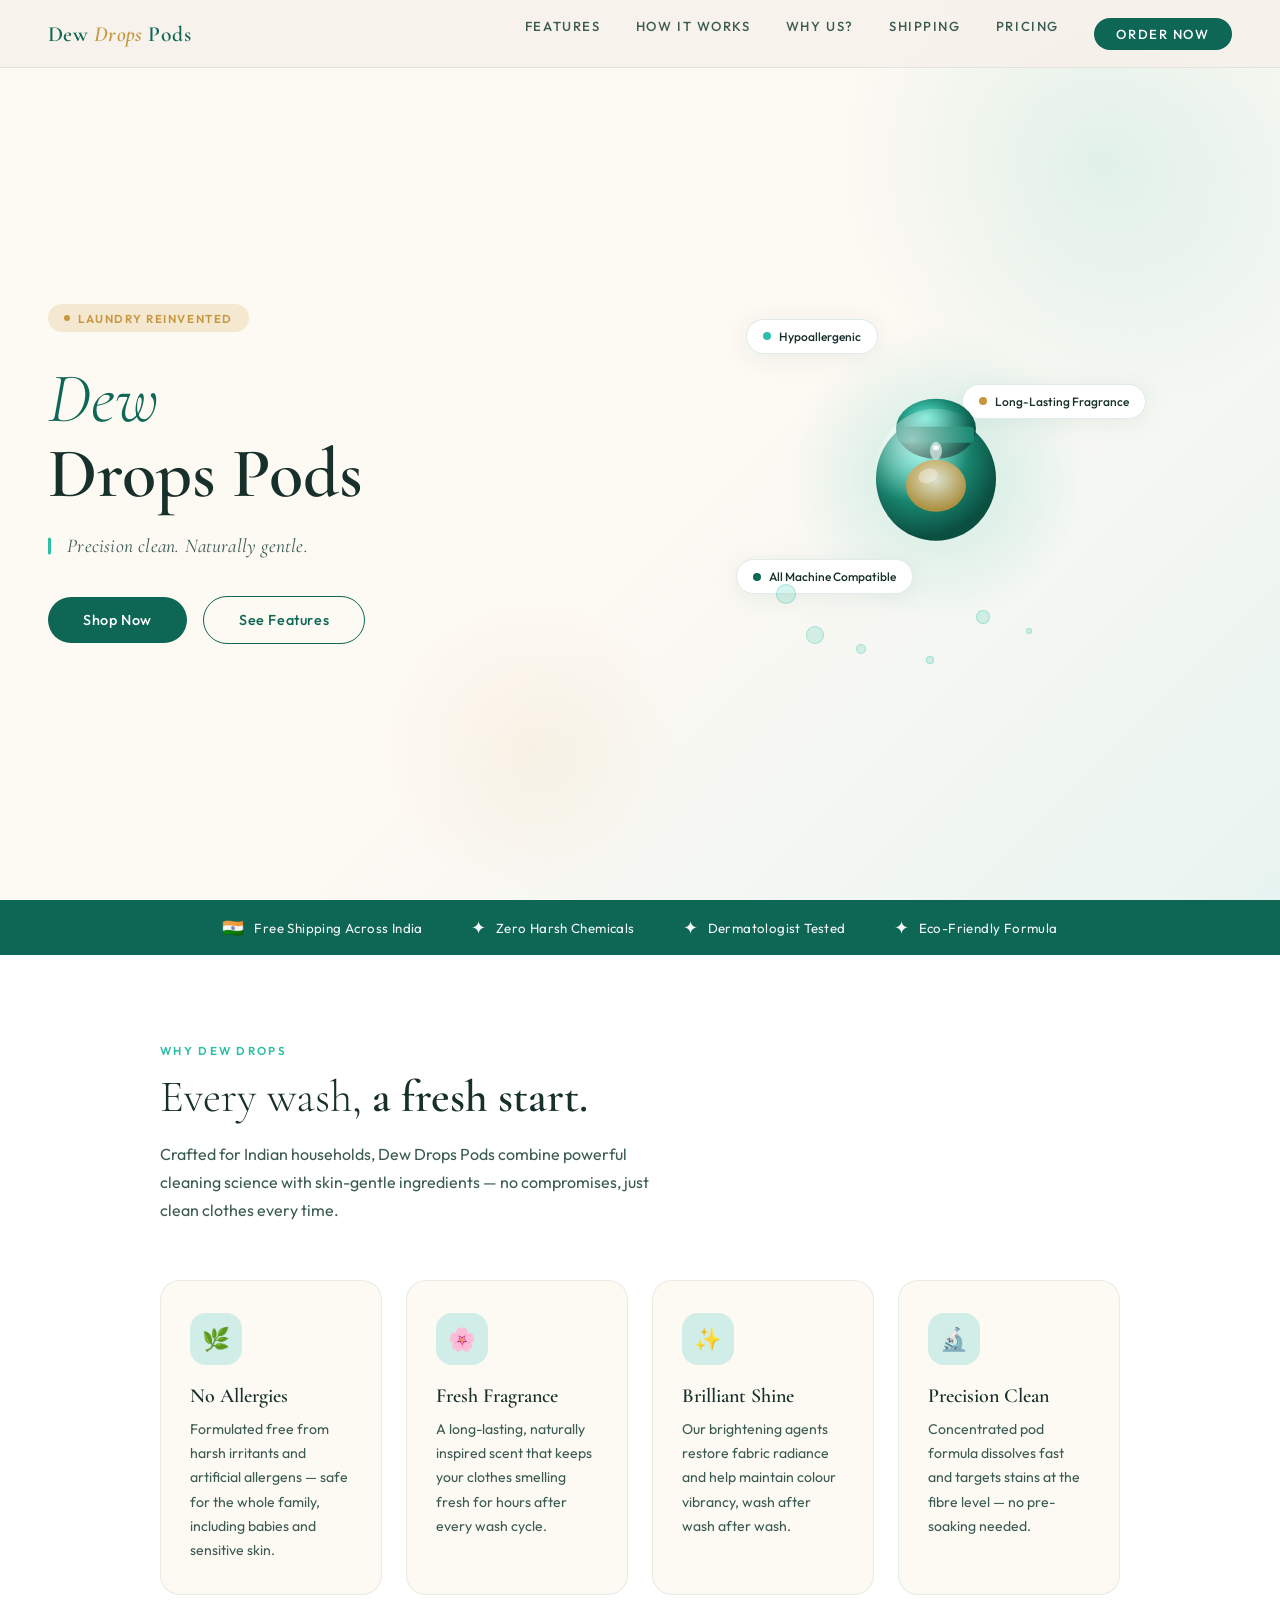
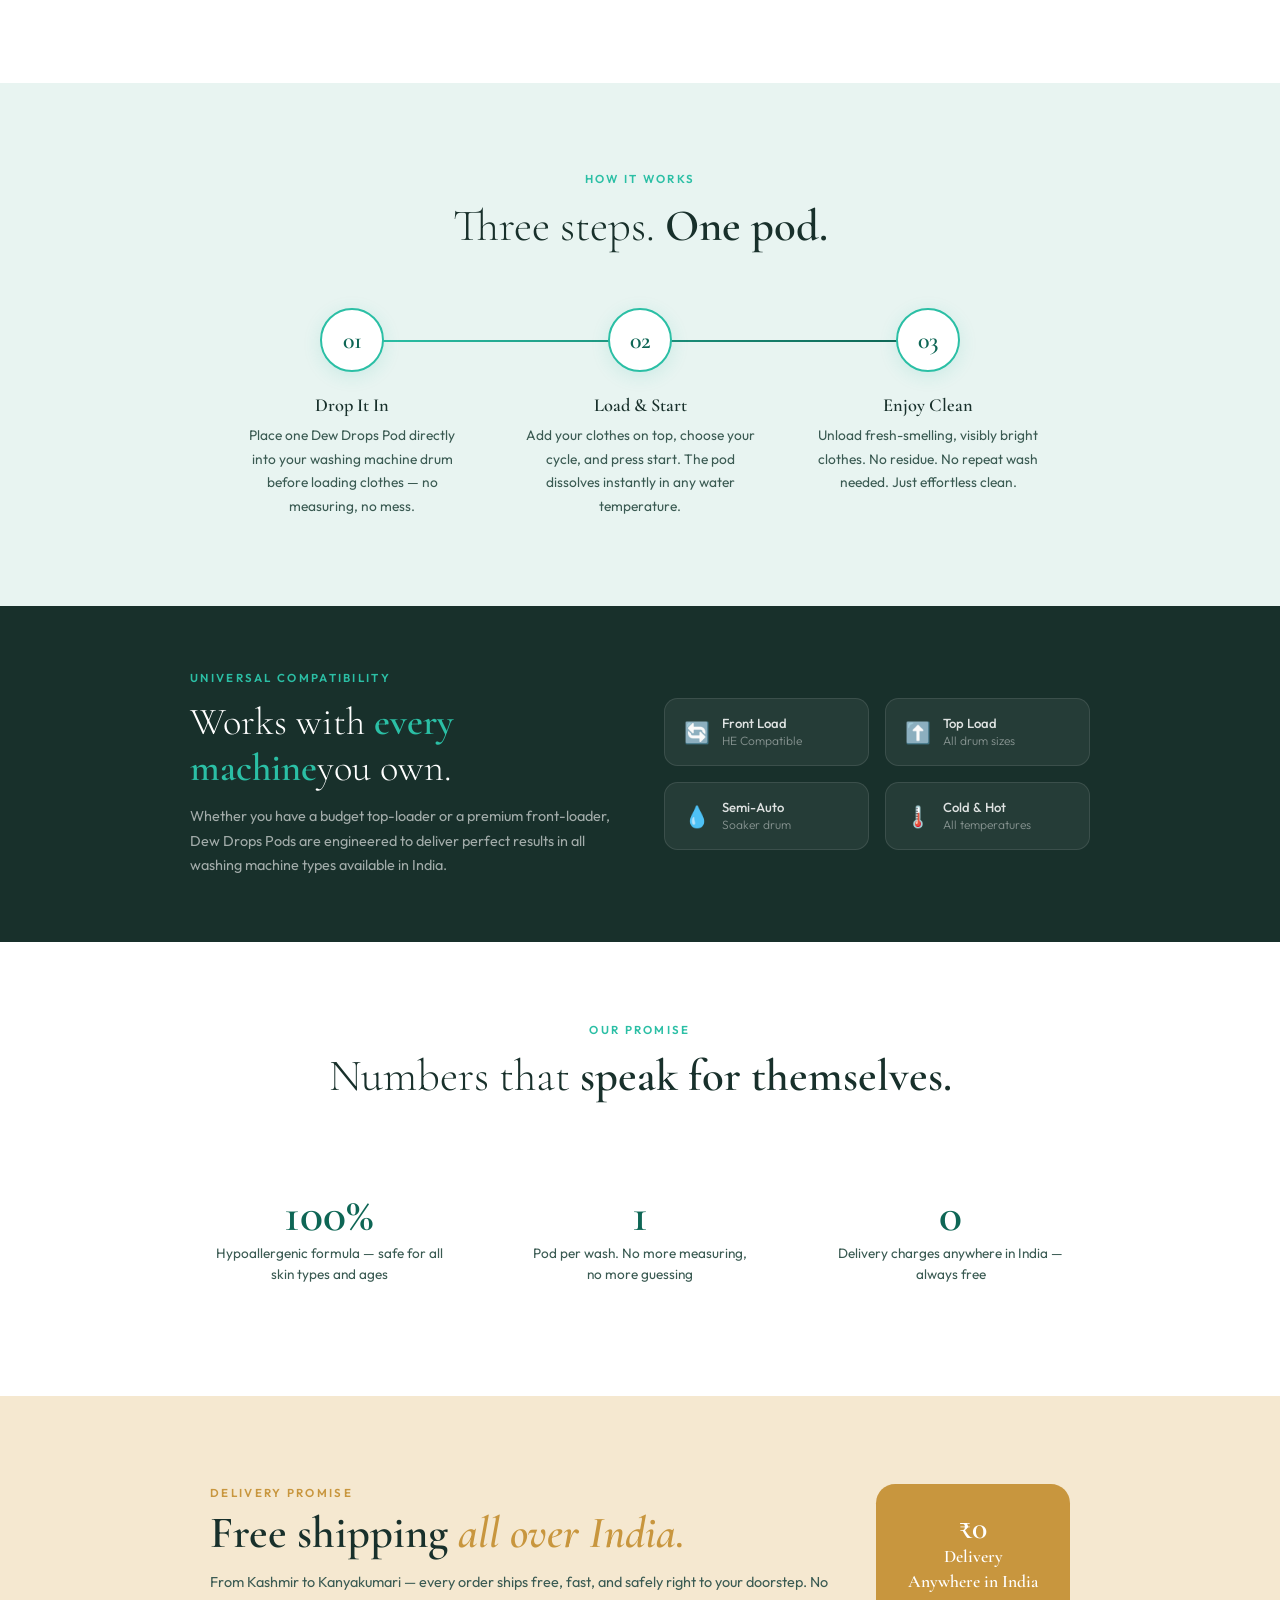
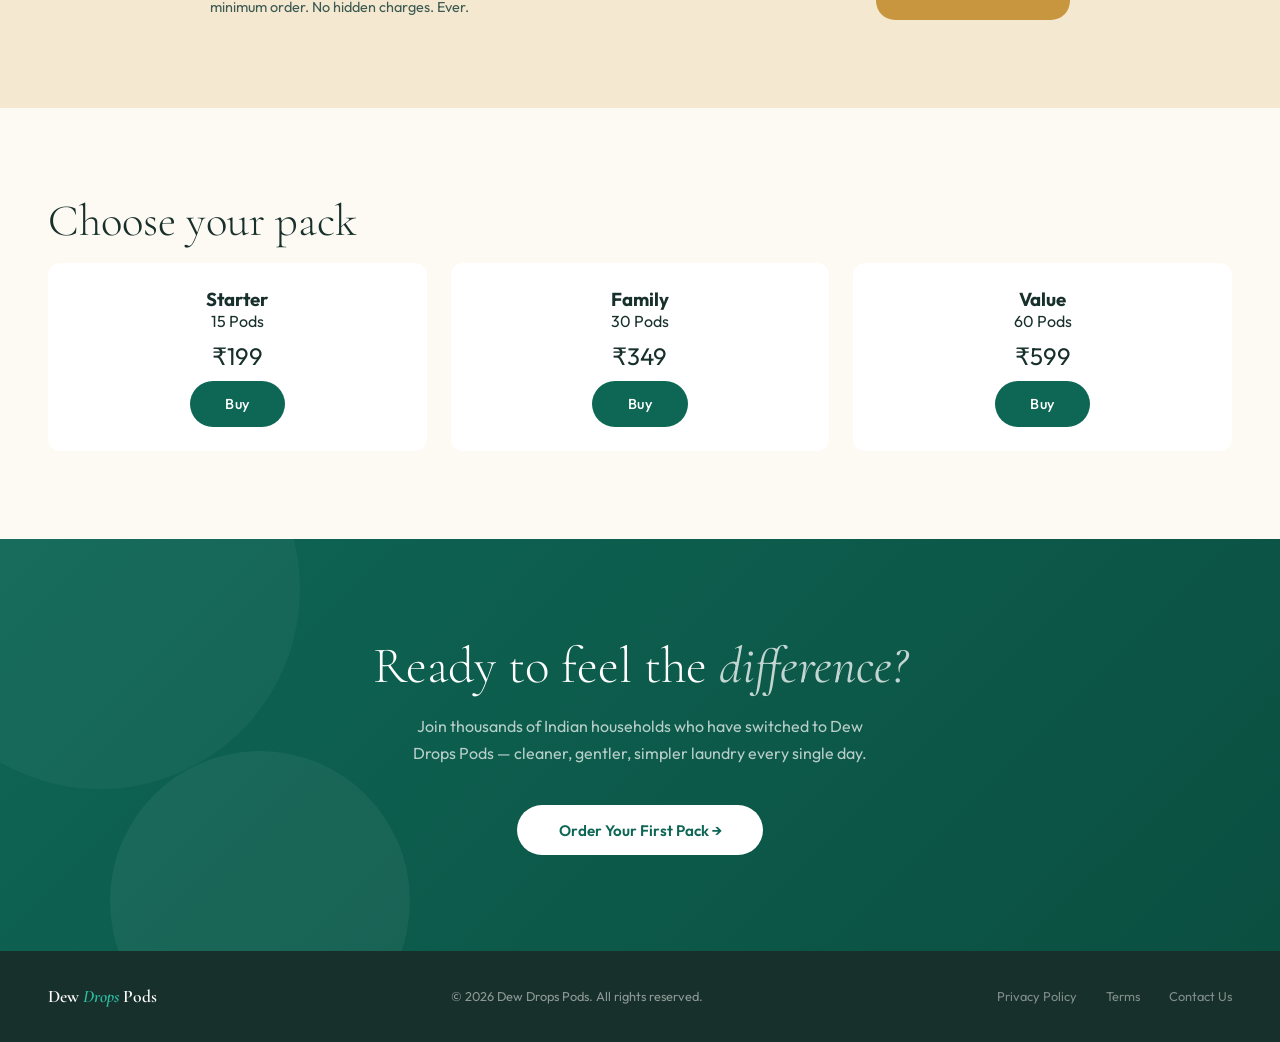
==== commit 60157389: "feat: structured data and canonical tags" ====
--- a/index.html
+++ b/index.html
@@ -5,1096 +5,47 @@
 	<meta charset="UTF-8" />
 	<meta name="viewport" content="width=device-width, initial-scale=1.0" />
 	<title>Dew Drops Pods — Precision Clean. Naturally Gentle.</title>
+
+	<!-- SEO & Social -->
+	<meta name="description"
+		content="Dew Drops Pods — precision-clean laundry pods made for Indian households. Hypoallergenic, eco-friendly formula with long-lasting fragrance. Free shipping across India. Shop Starter, Family & Value packs starting at ₹199.">
+	<meta property="og:title" content="Dew Drops Pods — Precision Clean. Naturally Gentle.">
+	<meta property="og:description"
+		content="Laundry pods made for Indian households. Hypoallergenic, eco-friendly, and free shipping across India. Starting at ₹199.">
+	<meta property="og:url" content="https://dewdropspods.com/">
+	<meta property="og:type" content="website">
+	<meta property="og:image" content="https://dewdropspods.com/assets/images/product-image.jpeg">
+
 	<link rel="preconnect" href="https://fonts.googleapis.com" />
 	<link rel="preconnect" href="https://fonts.gstatic.com" crossorigin />
+
+	<link rel="canonical" href="https://dewdropspods.com/">
+
+	<!-- Structured Data -->
+	<script type="application/ld+json">
+		{
+			"@context": "https://schema.org",
+			"@type": "Product",
+			"name": "Dew Drops Laundry Pods",
+			"description": "Hypoallergenic laundry pods for Indian households. Eco-friendly, dermatologist tested.",
+			"brand": { "@type": "Brand", "name": "Dew Drops Pods" },
+			"offers": {
+				"@type": "AggregateOffer",
+				"lowPrice": "199",
+				"highPrice": "599",
+				"priceCurrency": "INR"
+			}
+		}
+	</script>
+
+	<!-- CSS -->
 	<link
 		href="https://fonts.googleapis.com/css2?family=Cormorant+Garamond:ital,wght@0,300;0,400;0,600;1,300;1,400&family=Outfit:wght@300;400;500;600&display=swap"
 		rel="stylesheet" />
-	<style>
-		*,
-		*::before,
-		*::after {
-			box-sizing: border-box;
-			margin: 0;
-			padding: 0;
-		}
-
-		:root {
-			--teal: #0e6655;
-			--teal-mid: #1a8a73;
-			--teal-lt: #d0ede8;
-			--aqua: #2bbfa5;
-			--cream: #f6f1ea;
-			--warm: #fdf9f3;
-			--gold: #c8963e;
-			--gold-lt: #f5e8d0;
-			--ink: #18302b;
-			--ink-mid: #3a5a52;
-			--mist: #e8f4f1;
-			--white: #ffffff;
-			--serif: 'Cormorant Garamond', Georgia, serif;
-			--sans: 'Outfit', sans-serif;
-		}
-
-		html {
-			scroll-behavior: smooth;
-		}
-
-		body {
-			font-family: var(--sans);
-			background: var(--warm);
-			color: var(--ink);
-			overflow-x: hidden;
-		}
-
-		/* ── NAV ── */
-		nav {
-			position: fixed;
-			top: 0;
-			left: 0;
-			right: 0;
-			z-index: 100;
-			display: flex;
-			align-items: center;
-			justify-content: space-between;
-			padding: 1.1rem 3rem;
-			background: rgba(246, 241, 234, 0.88);
-			backdrop-filter: blur(14px);
-			border-bottom: 1px solid rgba(14, 102, 85, 0.1);
-		}
-
-		.nav-logo {
-			font-family: var(--serif);
-			font-size: 1.35rem;
-			font-weight: 600;
-			color: var(--teal);
-			letter-spacing: 0.02em;
-		}
-
-		.nav-logo span {
-			color: var(--gold);
-			font-style: italic;
-		}
-
-		.nav-links {
-			display: flex;
-			gap: 2.2rem;
-		}
-
-		.nav-links a {
-			font-size: 0.82rem;
-			font-weight: 500;
-			letter-spacing: 0.12em;
-			text-transform: uppercase;
-			color: var(--ink-mid);
-			text-decoration: none;
-			transition: color 0.2s;
-		}
-
-		.nav-links a:hover {
-			color: var(--teal);
-		}
-
-		.nav-cta {
-			background: var(--teal);
-			color: var(--white) !important;
-			padding: 0.5rem 1.4rem;
-			border-radius: 2rem;
-			transition: background 0.2s !important;
-		}
-
-		.nav-cta:hover {
-			background: var(--teal-mid) !important;
-			color: var(--white) !important;
-		}
-
-		/* ── HERO ── */
-		.hero {
-			min-height: 100vh;
-			display: grid;
-			grid-template-columns: 1fr 1fr;
-			align-items: center;
-			padding: 7rem 3rem 4rem;
-			position: relative;
-			overflow: hidden;
-			background: linear-gradient(135deg, var(--warm) 55%, var(--mist) 100%);
-		}
-
-		.hero-bg-circle {
-			position: absolute;
-			border-radius: 50%;
-			pointer-events: none;
-		}
-
-		.hero-bg-circle.c1 {
-			width: 520px;
-			height: 520px;
-			right: -80px;
-			top: -100px;
-			background: radial-gradient(circle, rgba(43, 191, 165, 0.13) 0%, transparent 70%);
-		}
-
-		.hero-bg-circle.c2 {
-			width: 300px;
-			height: 300px;
-			left: 30%;
-			bottom: 0;
-			background: radial-gradient(circle, rgba(200, 150, 62, 0.08) 0%, transparent 70%);
-		}
-
-		.hero-left {
-			z-index: 2;
-		}
-
-		.hero-badge {
-			display: inline-flex;
-			align-items: center;
-			gap: 0.5rem;
-			background: var(--gold-lt);
-			color: var(--gold);
-			font-size: 0.72rem;
-			font-weight: 600;
-			letter-spacing: 0.14em;
-			text-transform: uppercase;
-			padding: 0.4rem 1rem;
-			border-radius: 2rem;
-			margin-bottom: 1.8rem;
-		}
-
-		.hero-badge::before {
-			content: '';
-			display: block;
-			width: 6px;
-			height: 6px;
-			border-radius: 50%;
-			background: var(--gold);
-		}
-
-		.hero-title {
-			font-family: var(--serif);
-			font-size: clamp(3.4rem, 5.5vw, 5rem);
-			font-weight: 300;
-			line-height: 1.07;
-			color: var(--ink);
-			margin-bottom: 0.5rem;
-		}
-
-		.hero-title em {
-			font-style: italic;
-			color: var(--teal);
-		}
-
-		.hero-title .brand-word {
-			display: block;
-			font-weight: 600;
-			color: var(--ink);
-		}
-
-		.hero-tagline {
-			font-family: var(--serif);
-			font-size: 1.22rem;
-			font-style: italic;
-			color: var(--ink-mid);
-			margin: 1.4rem 0 2.4rem;
-			letter-spacing: 0.01em;
-			position: relative;
-			padding-left: 1.2rem;
-		}
-
-		.hero-tagline::before {
-			content: '';
-			position: absolute;
-			left: 0;
-			top: 50%;
-			transform: translateY(-50%);
-			width: 3px;
-			height: 70%;
-			background: var(--aqua);
-			border-radius: 2px;
-		}
-
-		.hero-actions {
-			display: flex;
-			gap: 1rem;
-			align-items: center;
-			flex-wrap: wrap;
-		}
-
-		.btn-primary {
-			background: var(--teal);
-			color: var(--white);
-			padding: 0.85rem 2.2rem;
-			border-radius: 3rem;
-			font-size: 0.9rem;
-			font-weight: 500;
-			letter-spacing: 0.04em;
-			text-decoration: none;
-			border: none;
-			cursor: pointer;
-			transition: background 0.22s, transform 0.18s;
-			display: inline-block;
-		}
-
-		.btn-primary:hover {
-			background: var(--teal-mid);
-			transform: translateY(-2px);
-		}
-
-		.btn-outline {
-			background: transparent;
-			color: var(--teal);
-			padding: 0.85rem 2.2rem;
-			border-radius: 3rem;
-			font-size: 0.9rem;
-			font-weight: 500;
-			letter-spacing: 0.04em;
-			text-decoration: none;
-			border: 1.5px solid var(--teal);
-			cursor: pointer;
-			transition: background 0.22s, color 0.22s;
-			display: inline-block;
-		}
-
-		.btn-outline:hover {
-			background: var(--teal);
-			color: var(--white);
-		}
-
-		/* Pod visual */
-		.hero-right {
-			z-index: 2;
-			display: flex;
-			justify-content: center;
-			align-items: center;
-			position: relative;
-		}
-
-		.pod-scene {
-			position: relative;
-			width: 380px;
-			height: 420px;
-		}
-
-		.pod-glow {
-			position: absolute;
-			width: 300px;
-			height: 300px;
-			left: 50%;
-			top: 50%;
-			transform: translate(-50%, -50%);
-			background: radial-gradient(circle, rgba(43, 191, 165, 0.22) 0%, transparent 70%);
-			border-radius: 50%;
-			animation: pulseGlow 3.5s ease-in-out infinite;
-		}
-
-		@keyframes pulseGlow {
-
-			0%,
-			100% {
-				transform: translate(-50%, -50%) scale(1);
-				opacity: 0.7;
-			}
-
-			50% {
-				transform: translate(-50%, -50%) scale(1.15);
-				opacity: 1;
-			}
-		}
-
-		.pod-main {
-			position: absolute;
-			left: 50%;
-			top: 50%;
-			transform: translate(-50%, -52%);
-			width: 160px;
-			height: 160px;
-			animation: floatPod 4s ease-in-out infinite;
-		}
-
-		@keyframes floatPod {
-
-			0%,
-			100% {
-				transform: translate(-50%, -52%) translateY(0);
-			}
-
-			50% {
-				transform: translate(-50%, -52%) translateY(-16px);
-			}
-		}
-
-		/* SVG pod */
-		.pod-svg {
-			width: 160px;
-			height: 160px;
-		}
-
-		/* Bubbles */
-		.bubble {
-			position: absolute;
-			border-radius: 50%;
-			background: rgba(43, 191, 165, 0.18);
-			border: 1px solid rgba(43, 191, 165, 0.3);
-			animation: rise linear infinite;
-		}
-
-		@keyframes rise {
-			0% {
-				transform: translateY(0) scale(1);
-				opacity: 0.7;
-			}
-
-			100% {
-				transform: translateY(-280px) scale(0.3);
-				opacity: 0;
-			}
-		}
-
-		.b1 {
-			width: 18px;
-			height: 18px;
-			left: 60px;
-			bottom: 40px;
-			animation-duration: 3.8s;
-			animation-delay: 0s;
-		}
-
-		.b2 {
-			width: 10px;
-			height: 10px;
-			left: 110px;
-			bottom: 30px;
-			animation-duration: 4.5s;
-			animation-delay: 1.1s;
-		}
-
-		.b3 {
-			width: 14px;
-			height: 14px;
-			left: 230px;
-			bottom: 60px;
-			animation-duration: 3.2s;
-			animation-delay: 0.6s;
-		}
-
-		.b4 {
-			width: 8px;
-			height: 8px;
-			left: 180px;
-			bottom: 20px;
-			animation-duration: 5s;
-			animation-delay: 1.8s;
-		}
-
-		.b5 {
-			width: 20px;
-			height: 20px;
-			left: 30px;
-			bottom: 80px;
-			animation-duration: 4.1s;
-			animation-delay: 2.3s;
-		}
-
-		.b6 {
-			width: 6px;
-			height: 6px;
-			left: 280px;
-			bottom: 50px;
-			animation-duration: 3.6s;
-			animation-delay: 0.4s;
-		}
-
-		/* Floating pills */
-		.hero-pill {
-			position: absolute;
-			background: var(--white);
-			border: 1px solid rgba(14, 102, 85, 0.12);
-			border-radius: 1.5rem;
-			padding: 0.55rem 1rem;
-			display: flex;
-			align-items: center;
-			gap: 0.5rem;
-			font-size: 0.75rem;
-			font-weight: 500;
-			color: var(--ink);
-			box-shadow: 0 4px 24px rgba(14, 102, 85, 0.08);
-			white-space: nowrap;
-			animation: floatPill 5s ease-in-out infinite;
-		}
-
-		@keyframes floatPill {
-
-			0%,
-			100% {
-				transform: translateY(0);
-			}
-
-			50% {
-				transform: translateY(-8px);
-			}
-		}
-
-		.hero-pill .dot {
-			width: 8px;
-			height: 8px;
-			border-radius: 50%;
-			flex-shrink: 0;
-		}
-
-		.pill-1 {
-			top: 55px;
-			left: 0;
-			animation-delay: 0s;
-		}
-
-		.pill-2 {
-			top: 120px;
-			right: -20px;
-			animation-delay: 1.5s;
-		}
-
-		.pill-3 {
-			bottom: 90px;
-			left: -10px;
-			animation-delay: 0.8s;
-		}
-
-		/* ── TRUST STRIP ── */
-		.trust-strip {
-			background: var(--teal);
-			color: var(--white);
-			padding: 1rem 3rem;
-			display: flex;
-			align-items: center;
-			justify-content: center;
-			gap: 3rem;
-			flex-wrap: wrap;
-		}
-
-		.trust-item {
-			display: flex;
-			align-items: center;
-			gap: 0.6rem;
-			font-size: 0.83rem;
-			font-weight: 400;
-			letter-spacing: 0.03em;
-			opacity: 0.95;
-		}
-
-		.trust-icon {
-			font-size: 1.1rem;
-		}
-
-		/* ── SECTION BASE ── */
-		section {
-			padding: 5.5rem 3rem;
-		}
-
-		.section-label {
-			font-size: 0.72rem;
-			font-weight: 600;
-			letter-spacing: 0.2em;
-			text-transform: uppercase;
-			color: var(--aqua);
-			margin-bottom: 0.9rem;
-		}
-
-		.section-title {
-			font-family: var(--serif);
-			font-size: clamp(2rem, 3.5vw, 3rem);
-			font-weight: 300;
-			line-height: 1.15;
-			color: var(--ink);
-			margin-bottom: 1rem;
-		}
-
-		.section-title strong {
-			font-weight: 600;
-		}
-
-		.section-sub {
-			font-size: 1rem;
-			color: var(--ink-mid);
-			line-height: 1.75;
-			max-width: 520px;
-		}
-
-		.text-center {
-			text-align: center;
-		}
-
-		.mx-auto {
-			margin-left: auto;
-			margin-right: auto;
-		}
-
-		/* ── FEATURES ── */
-		.features {
-			background: var(--white);
-		}
-
-		.features-grid {
-			display: grid;
-			grid-template-columns: repeat(auto-fit, minmax(240px, 1fr));
-			gap: 2rem;
-			margin-top: 3.5rem;
-		}
-
-		.feat-card {
-			background: var(--warm);
-			border: 1px solid rgba(14, 102, 85, 0.09);
-			border-radius: 1.25rem;
-			padding: 2rem 1.8rem;
-			transition: transform 0.22s, box-shadow 0.22s;
-		}
-
-		.feat-card:hover {
-			transform: translateY(-6px);
-			box-shadow: 0 16px 40px rgba(14, 102, 85, 0.1);
-		}
-
-		.feat-icon-wrap {
-			width: 52px;
-			height: 52px;
-			border-radius: 1rem;
-			background: var(--teal-lt);
-			display: flex;
-			align-items: center;
-			justify-content: center;
-			margin-bottom: 1.2rem;
-			font-size: 1.4rem;
-		}
-
-		.feat-title {
-			font-family: var(--serif);
-			font-size: 1.25rem;
-			font-weight: 600;
-			color: var(--ink);
-			margin-bottom: 0.55rem;
-		}
-
-		.feat-desc {
-			font-size: 0.88rem;
-			color: var(--ink-mid);
-			line-height: 1.72;
-		}
-
-		/* ── HOW IT WORKS ── */
-		.how {
-			background: var(--mist);
-		}
-
-		.steps {
-			display: grid;
-			grid-template-columns: repeat(3, 1fr);
-			gap: 1.5rem;
-			margin-top: 3.5rem;
-			position: relative;
-		}
-
-		.steps::before {
-			content: '';
-			position: absolute;
-			top: 32px;
-			left: calc(16.66% + 16px);
-			right: calc(16.66% + 16px);
-			height: 1.5px;
-			background: linear-gradient(90deg, var(--aqua), var(--teal));
-			z-index: 0;
-		}
-
-		.step {
-			text-align: center;
-			position: relative;
-			z-index: 1;
-			padding: 0 1rem;
-		}
-
-		.step-num {
-			width: 64px;
-			height: 64px;
-			border-radius: 50%;
-			background: var(--white);
-			border: 2px solid var(--aqua);
-			display: flex;
-			align-items: center;
-			justify-content: center;
-			margin: 0 auto 1.4rem;
-			font-family: var(--serif);
-			font-size: 1.5rem;
-			font-weight: 600;
-			color: var(--teal);
-			box-shadow: 0 4px 18px rgba(43, 191, 165, 0.15);
-		}
-
-		.step-title {
-			font-family: var(--serif);
-			font-size: 1.15rem;
-			font-weight: 600;
-			color: var(--ink);
-			margin-bottom: 0.5rem;
-		}
-
-		.step-desc {
-			font-size: 0.86rem;
-			color: var(--ink-mid);
-			line-height: 1.7;
-		}
-
-		/* ── COMPAT BANNER ── */
-		.compat {
-			background: var(--ink);
-			color: var(--white);
-			padding: 4rem 3rem;
-		}
-
-		.compat-inner {
-			max-width: 900px;
-			margin: 0 auto;
-			display: grid;
-			grid-template-columns: 1fr 1fr;
-			align-items: center;
-			gap: 3rem;
-		}
-
-		.compat-title {
-			font-family: var(--serif);
-			font-size: clamp(1.8rem, 3vw, 2.6rem);
-			font-weight: 300;
-			line-height: 1.2;
-			margin-bottom: 0.8rem;
-		}
-
-		.compat-title strong {
-			color: var(--aqua);
-			font-weight: 600;
-		}
-
-		.compat-sub {
-			font-size: 0.9rem;
-			color: rgba(255, 255, 255, 0.6);
-			line-height: 1.7;
-		}
-
-		.machine-list {
-			display: grid;
-			grid-template-columns: 1fr 1fr;
-			gap: 1rem;
-		}
-
-		.machine-item {
-			background: rgba(255, 255, 255, 0.06);
-			border: 1px solid rgba(255, 255, 255, 0.1);
-			border-radius: 0.85rem;
-			padding: 1rem 1.2rem;
-			display: flex;
-			align-items: center;
-			gap: 0.75rem;
-		}
-
-		.machine-ico {
-			font-size: 1.3rem;
-		}
-
-		.machine-name {
-			font-size: 0.82rem;
-			font-weight: 500;
-			color: rgba(255, 255, 255, 0.85);
-			line-height: 1.35;
-		}
-
-		.machine-name small {
-			display: block;
-			font-weight: 300;
-			font-size: 0.75rem;
-			color: rgba(255, 255, 255, 0.45);
-		}
-
-		/* ── SHIPPING ── */
-		.shipping {
-			background: var(--gold-lt);
-		}
-
-		.shipping-inner {
-			max-width: 860px;
-			margin: 0 auto;
-			display: grid;
-			grid-template-columns: 1fr auto;
-			align-items: center;
-			gap: 2rem;
-		}
-
-		.ship-label {
-			font-size: 0.72rem;
-			font-weight: 600;
-			letter-spacing: 0.2em;
-			text-transform: uppercase;
-			color: var(--gold);
-			margin-bottom: 0.5rem;
-		}
-
-		.ship-title {
-			font-family: var(--serif);
-			font-size: clamp(1.8rem, 3.5vw, 2.8rem);
-			font-weight: 600;
-			color: var(--ink);
-			line-height: 1.15;
-			margin-bottom: 0.7rem;
-		}
-
-		.ship-title span {
-			color: var(--gold);
-			font-style: italic;
-		}
-
-		.ship-desc {
-			font-size: 0.9rem;
-			color: var(--ink-mid);
-			line-height: 1.7;
-		}
-
-		.ship-badge {
-			background: var(--gold);
-			color: var(--white);
-			font-family: var(--serif);
-			font-size: 1.1rem;
-			font-weight: 600;
-			padding: 1.6rem 2rem;
-			border-radius: 1.2rem;
-			text-align: center;
-			white-space: nowrap;
-			line-height: 1.4;
-		}
-
-		.ship-badge .big {
-			font-size: 2rem;
-			display: block;
-			line-height: 1.1;
-		}
-
-		/* ── TESTIMONIAL-STYLE ASSURANCE ── */
-		.assurance {
-			background: var(--white);
-			padding: 5rem 3rem;
-		}
-
-		.assurance-grid {
-			display: grid;
-			grid-template-columns: repeat(3, 1fr);
-			gap: 2rem;
-			margin-top: 3.5rem;
-			max-width: 900px;
-			margin-left: auto;
-			margin-right: auto;
-		}
-
-		.assure-item {
-			text-align: center;
-			padding: 2rem 1.5rem;
-		}
-
-		.assure-num {
-			font-family: var(--serif);
-			font-size: 3rem;
-			font-weight: 600;
-			color: var(--teal);
-			line-height: 1;
-			margin-bottom: 0.3rem;
-		}
-
-		.assure-label {
-			font-size: 0.85rem;
-			color: var(--ink-mid);
-			line-height: 1.5;
-		}
-
-		.assure-divider {
-			width: 1px;
-			background: rgba(14, 102, 85, 0.12);
-			margin: auto;
-		}
-
-		/* FEATURES */
-		.features-grid {
-			display: grid;
-			gap: 1.5rem;
-			grid-template-columns: repeat(auto-fit, minmax(200px, 1fr));
-		}
-
-		.card {
-			background: white;
-			padding: 1.5rem;
-			border-radius: 12px;
-			text-align: center;
-		}
-
-		/* PRICING */
-		.pricing-grid {
-			display: grid;
-			gap: 1.5rem;
-			grid-template-columns: repeat(auto-fit, minmax(200px, 1fr));
-			text-align: center;
-		}
-
-		.price {
-			font-size: 1.5rem;
-			margin: 10px 0;
-		}
-
-		/* ── CTA ── */
-		.cta-section {
-			background: linear-gradient(135deg, var(--teal) 0%, #0b4f41 100%);
-			padding: 6rem 3rem;
-			text-align: center;
-			position: relative;
-			overflow: hidden;
-		}
-
-		.cta-bg {
-			position: absolute;
-			border-radius: 50%;
-			pointer-events: none;
-		}
-
-		.cta-bg.b1 {
-			width: 400px;
-			height: 400px;
-			top: -150px;
-			left: -100px;
-			background: rgba(255, 255, 255, 0.04);
-		}
-
-		.cta-bg.b2 {
-			width: 300px;
-			height: 300px;
-			bottom: -100px;
-			right: -60px;
-			background: rgba(255, 255, 255, 0.05);
-		}
-
-		.cta-section h2 {
-			font-family: var(--serif);
-			font-size: clamp(2rem, 4vw, 3.2rem);
-			font-weight: 300;
-			color: var(--white);
-			margin-bottom: 1rem;
-			position: relative;
-		}
-
-		.cta-section h2 em {
-			font-style: italic;
-			font-weight: 400;
-			color: rgba(255, 255, 255, 0.75);
-		}
-
-		.cta-section p {
-			font-size: 1rem;
-			color: rgba(255, 255, 255, 0.7);
-			max-width: 480px;
-			margin: 0 auto 2.4rem;
-			line-height: 1.7;
-			position: relative;
-		}
-
-		.btn-white {
-			background: var(--white);
-			color: var(--teal);
-			padding: 0.95rem 2.6rem;
-			border-radius: 3rem;
-			font-size: 0.95rem;
-			font-weight: 600;
-			text-decoration: none;
-			display: inline-block;
-			transition: transform 0.2s, box-shadow 0.2s;
-			position: relative;
-		}
-
-		.btn-white:hover {
-			transform: translateY(-3px);
-			box-shadow: 0 12px 36px rgba(0, 0, 0, 0.18);
-		}
-
-		/* ── FOOTER ── */
-		footer {
-			background: var(--ink);
-			color: rgba(255, 255, 255, 0.5);
-			padding: 2.2rem 3rem;
-			display: flex;
-			align-items: center;
-			justify-content: space-between;
-			flex-wrap: wrap;
-			gap: 1rem;
-			font-size: 0.8rem;
-		}
-
-		footer .foot-logo {
-			font-family: var(--serif);
-			font-size: 1.1rem;
-			font-weight: 600;
-			color: var(--white);
-		}
-
-		footer .foot-logo span {
-			color: var(--aqua);
-			font-style: italic;
-		}
-
-		footer .foot-links {
-			display: flex;
-			gap: 1.8rem;
-		}
-
-		footer .foot-links a {
-			color: rgba(255, 255, 255, 0.45);
-			text-decoration: none;
-			transition: color 0.2s;
-		}
-
-		footer .foot-links a:hover {
-			color: var(--white);
-		}
-
-		/* ── SCROLL FADE IN ── */
-		.reveal {
-			opacity: 0;
-			transform: translateY(28px);
-			transition: opacity 0.65s ease, transform 0.65s ease;
-		}
-
-		.reveal.visible {
-			opacity: 1;
-			transform: translateY(0);
-		}
-
-		/* ── RESPONSIVE ── */
-		@media (max-width: 900px) {
-			nav {
-				padding: 1rem 1.5rem;
-			}
-
-			.nav-links {
-				display: none;
-			}
-
-			.hero {
-				grid-template-columns: 1fr;
-				padding: 6rem 1.5rem 3rem;
-				text-align: center;
-			}
-
-			.hero-tagline::before {
-				display: none;
-			}
-
-			.hero-tagline {
-				padding-left: 0;
-			}
-
-			.hero-actions {
-				justify-content: center;
-			}
-
-			.hero-right {
-				margin-top: 2.5rem;
-			}
-
-			.pod-scene {
-				width: 280px;
-				height: 300px;
-			}
-
-			.pill-1,
-			.pill-2,
-			.pill-3 {
-				display: none;
-			}
-
-			section {
-				padding: 4rem 1.5rem;
-			}
-
-			.steps {
-				grid-template-columns: 1fr;
-			}
-
-			.steps::before {
-				display: none;
-			}
-
-			.compat-inner {
-				grid-template-columns: 1fr;
-			}
-
-			.shipping-inner {
-				grid-template-columns: 1fr;
-				text-align: center;
-			}
-
-			.ship-badge {
-				margin: 0 auto;
-			}
-
-			.assurance-grid {
-				grid-template-columns: 1fr;
-			}
-
-			.assure-divider {
-				width: 60px;
-				height: 1px;
-			}
-
-			footer {
-				flex-direction: column;
-				text-align: center;
-			}
-
-			.foot-links {
-				flex-wrap: wrap;
-				justify-content: center;
-			}
-		}
-
-		/* ── HAMBURGER ── */
-		.hamburger {
-			display: none;
-			flex-direction: column;
-			gap: 5px;
-			cursor: pointer;
-		}
-
-		.hamburger span {
-			width: 24px;
-			height: 2px;
-			background: var(--ink);
-			border-radius: 2px;
-			transition: all 0.3s ease;
-		}
-
-		/* Mobile Menu */
-		@media (max-width: 900px) {
-			.hamburger {
-				display: flex;
-			}
-
-			.nav-links {
-				position: absolute;
-				top: 70px;
-				left: 0;
-				right: 0;
-				background: var(--warm);
-				flex-direction: column;
-				align-items: center;
-				gap: 1.5rem;
-				padding: 2rem 0;
-				display: none;
-				box-shadow: 0 10px 30px rgba(0, 0, 0, 0.08);
-			}
-
-			.nav-links.active {
-				display: flex;
-			}
-		}
-	</style>
+	<link rel="stylesheet" href="assets/css/styles.css">
+
+	<!-- JS -->
+	<script src="assets/js/main.js" defer></script>
 </head>
 
 <body>
@@ -1347,22 +298,25 @@
 			<div class="card">
 				<h3>Starter</h3>
 				<p>15 Pods</p>
-				<div class="price">₹299</div>
-				<a href="#" class="btn btn-primary">Buy</a>
+				<div class="price">₹199</div>
+				<a href="https://api.whatsapp.com/send/?phone=+917559922829&text=Hi, I would like to get Dew Drops Starter Pack @ ₹199.&type=phone_number"
+					target="_blank" class="btn btn-primary">Buy</a>
 			</div>
 
 			<div class="card">
 				<h3>Family</h3>
 				<p>30 Pods</p>
-				<div class="price">₹549</div>
-				<a href="#" class="btn btn-primary">Buy</a>
+				<div class="price">₹349</div>
+				<a href="https://api.whatsapp.com/send/?phone=+917559922829&text=Hi, I would like to get Dew Drops Family Pack @ ₹349.&type=phone_number"
+					target="_blank" class="btn btn-primary">Buy</a>
 			</div>
 
 			<div class="card">
 				<h3>Value</h3>
 				<p>60 Pods</p>
-				<div class="price">₹999</div>
-				<a href="#" class="btn btn-primary">Buy</a>
+				<div class="price">₹599</div>
+				<a href="https://api.whatsapp.com/send/?phone=+917559922829&text=Hi, I would like to get Dew Drops Value Pack @ ₹599.&type=phone_number"
+					target="_blank" class="btn btn-primary">Buy</a>
 			</div>
 		</div>
 	</section>
@@ -1376,7 +330,8 @@
 			Join thousands of Indian households who have switched
 			to Dew Drops Pods — cleaner, gentler, simpler laundry every single day.
 		</p>
-		<a href="https://api.whatsapp.com/send/?phone=+917559922829&text=Hi, I would like to get Dew Drops Sample Pack.&type=phone_number" target="_blank" class="btn-white reveal">Order Your First Pack →</a>
+		<a href="https://api.whatsapp.com/send/?phone=+917559922829&text=Hi, I would like to get Dew Drops Sample Pack.&type=phone_number"
+			target="_blank" class="btn-white reveal">Order Your First Pack →</a>
 	</section>
 
 	<!-- FOOTER -->
@@ -1385,39 +340,6 @@
 		<div>© 2026 Dew Drops Pods. All rights reserved.</div>
 		<div class="foot-links"><a href="#">Privacy Policy</a><a href="#">Terms</a><a href="#">Contact Us</a></div>
 	</footer>
-	<script>
-		const observer = new IntersectionObserver((entries) => {
-			entries.forEach((e, i) => {
-				if (e.isIntersecting) {
-					setTimeout(() => e.target.classList.add('visible'), i * 60);
-					observer.unobserve(e.target);
-				}
-			});
-		}, {
-			threshold: 0.12
-		});
-		document.querySelectorAll('.reveal').forEach(el => observer.observe(el));
-
-		// Adding hamburger menu functionality
-		hamburger.addEventListener('click', () => {
-			navLinks.classList.toggle('active');
-		});
-
-		// Close the mobile menu when a link is clicked
-		document.querySelectorAll('#navLinks a').forEach(link => {
-			link.addEventListener('click', () => {
-				navLinks.classList.remove('active');
-			});
-		});
-		hamburger.classList.remove('active');
-
-		// Close hamburger menu when clicking outside
-		document.addEventListener('click', (e) => {
-			if (!hamburger.contains(e.target) && !navLinks.contains(e.target)) {
-				navLinks.classList.remove('active');
-			}
-		});
-	</script>
 </body>
 
 </html>
--- a/assets/css/styles.css
+++ b/assets/css/styles.css
@@ -0,0 +1,1083 @@
+*,
+*::before,
+*::after {
+    box-sizing: border-box;
+    margin: 0;
+    padding: 0;
+}
+
+:root {
+    --teal: #0e6655;
+    --teal-mid: #1a8a73;
+    --teal-lt: #d0ede8;
+    --aqua: #2bbfa5;
+    --cream: #f6f1ea;
+    --warm: #fdf9f3;
+    --gold: #c8963e;
+    --gold-lt: #f5e8d0;
+    --ink: #18302b;
+    --ink-mid: #3a5a52;
+    --mist: #e8f4f1;
+    --white: #ffffff;
+    --serif: 'Cormorant Garamond', Georgia, serif;
+    --sans: 'Outfit', sans-serif;
+}
+
+html {
+    scroll-behavior: smooth;
+}
+
+body {
+    font-family: var(--sans);
+    background: var(--warm);
+    color: var(--ink);
+    overflow-x: hidden;
+}
+
+/* ── NAV ── */
+nav {
+    position: fixed;
+    top: 0;
+    left: 0;
+    right: 0;
+    z-index: 100;
+    display: flex;
+    align-items: center;
+    justify-content: space-between;
+    padding: 1.1rem 3rem;
+    background: rgba(246, 241, 234, 0.88);
+    backdrop-filter: blur(14px);
+    border-bottom: 1px solid rgba(14, 102, 85, 0.1);
+}
+
+.nav-logo {
+    font-family: var(--serif);
+    font-size: 1.35rem;
+    font-weight: 600;
+    color: var(--teal);
+    letter-spacing: 0.02em;
+}
+
+.nav-logo span {
+    color: var(--gold);
+    font-style: italic;
+}
+
+.nav-links {
+    display: flex;
+    gap: 2.2rem;
+}
+
+.nav-links a {
+    font-size: 0.82rem;
+    font-weight: 500;
+    letter-spacing: 0.12em;
+    text-transform: uppercase;
+    color: var(--ink-mid);
+    text-decoration: none;
+    transition: color 0.2s;
+}
+
+.nav-links a:hover {
+    color: var(--teal);
+}
+
+.nav-cta {
+    background: var(--teal);
+    color: var(--white) !important;
+    padding: 0.5rem 1.4rem;
+    border-radius: 2rem;
+    transition: background 0.2s !important;
+}
+
+.nav-cta:hover {
+    background: var(--teal-mid) !important;
+    color: var(--white) !important;
+}
+
+/* ── HERO ── */
+.hero {
+    min-height: 100vh;
+    display: grid;
+    grid-template-columns: 1fr 1fr;
+    align-items: center;
+    padding: 7rem 3rem 4rem;
+    position: relative;
+    overflow: hidden;
+    background: linear-gradient(135deg, var(--warm) 55%, var(--mist) 100%);
+}
+
+.hero-bg-circle {
+    position: absolute;
+    border-radius: 50%;
+    pointer-events: none;
+}
+
+.hero-bg-circle.c1 {
+    width: 520px;
+    height: 520px;
+    right: -80px;
+    top: -100px;
+    background: radial-gradient(circle, rgba(43, 191, 165, 0.13) 0%, transparent 70%);
+}
+
+.hero-bg-circle.c2 {
+    width: 300px;
+    height: 300px;
+    left: 30%;
+    bottom: 0;
+    background: radial-gradient(circle, rgba(200, 150, 62, 0.08) 0%, transparent 70%);
+}
+
+.hero-left {
+    z-index: 2;
+}
+
+.hero-badge {
+    display: inline-flex;
+    align-items: center;
+    gap: 0.5rem;
+    background: var(--gold-lt);
+    color: var(--gold);
+    font-size: 0.72rem;
+    font-weight: 600;
+    letter-spacing: 0.14em;
+    text-transform: uppercase;
+    padding: 0.4rem 1rem;
+    border-radius: 2rem;
+    margin-bottom: 1.8rem;
+}
+
+.hero-badge::before {
+    content: '';
+    display: block;
+    width: 6px;
+    height: 6px;
+    border-radius: 50%;
+    background: var(--gold);
+}
+
+.hero-title {
+    font-family: var(--serif);
+    font-size: clamp(3.4rem, 5.5vw, 5rem);
+    font-weight: 300;
+    line-height: 1.07;
+    color: var(--ink);
+    margin-bottom: 0.5rem;
+}
+
+.hero-title em {
+    font-style: italic;
+    color: var(--teal);
+}
+
+.hero-title .brand-word {
+    display: block;
+    font-weight: 600;
+    color: var(--ink);
+}
+
+.hero-tagline {
+    font-family: var(--serif);
+    font-size: 1.22rem;
+    font-style: italic;
+    color: var(--ink-mid);
+    margin: 1.4rem 0 2.4rem;
+    letter-spacing: 0.01em;
+    position: relative;
+    padding-left: 1.2rem;
+}
+
+.hero-tagline::before {
+    content: '';
+    position: absolute;
+    left: 0;
+    top: 50%;
+    transform: translateY(-50%);
+    width: 3px;
+    height: 70%;
+    background: var(--aqua);
+    border-radius: 2px;
+}
+
+.hero-actions {
+    display: flex;
+    gap: 1rem;
+    align-items: center;
+    flex-wrap: wrap;
+}
+
+.btn-primary {
+    background: var(--teal);
+    color: var(--white);
+    padding: 0.85rem 2.2rem;
+    border-radius: 3rem;
+    font-size: 0.9rem;
+    font-weight: 500;
+    letter-spacing: 0.04em;
+    text-decoration: none;
+    border: none;
+    cursor: pointer;
+    transition: background 0.22s, transform 0.18s;
+    display: inline-block;
+}
+
+.btn-primary:hover {
+    background: var(--teal-mid);
+    transform: translateY(-2px);
+}
+
+.btn-outline {
+    background: transparent;
+    color: var(--teal);
+    padding: 0.85rem 2.2rem;
+    border-radius: 3rem;
+    font-size: 0.9rem;
+    font-weight: 500;
+    letter-spacing: 0.04em;
+    text-decoration: none;
+    border: 1.5px solid var(--teal);
+    cursor: pointer;
+    transition: background 0.22s, color 0.22s;
+    display: inline-block;
+}
+
+.btn-outline:hover {
+    background: var(--teal);
+    color: var(--white);
+}
+
+/* Pod visual */
+.hero-right {
+    z-index: 2;
+    display: flex;
+    justify-content: center;
+    align-items: center;
+    position: relative;
+}
+
+.pod-scene {
+    position: relative;
+    width: 380px;
+    height: 420px;
+}
+
+.pod-glow {
+    position: absolute;
+    width: 300px;
+    height: 300px;
+    left: 50%;
+    top: 50%;
+    transform: translate(-50%, -50%);
+    background: radial-gradient(circle, rgba(43, 191, 165, 0.22) 0%, transparent 70%);
+    border-radius: 50%;
+    animation: pulseGlow 3.5s ease-in-out infinite;
+}
+
+@keyframes pulseGlow {
+
+    0%,
+    100% {
+        transform: translate(-50%, -50%) scale(1);
+        opacity: 0.7;
+    }
+
+    50% {
+        transform: translate(-50%, -50%) scale(1.15);
+        opacity: 1;
+    }
+}
+
+.pod-main {
+    position: absolute;
+    left: 50%;
+    top: 50%;
+    transform: translate(-50%, -52%);
+    width: 160px;
+    height: 160px;
+    animation: floatPod 4s ease-in-out infinite;
+}
+
+@keyframes floatPod {
+
+    0%,
+    100% {
+        transform: translate(-50%, -52%) translateY(0);
+    }
+
+    50% {
+        transform: translate(-50%, -52%) translateY(-16px);
+    }
+}
+
+/* SVG pod */
+.pod-svg {
+    width: 160px;
+    height: 160px;
+}
+
+/* Bubbles */
+.bubble {
+    position: absolute;
+    border-radius: 50%;
+    background: rgba(43, 191, 165, 0.18);
+    border: 1px solid rgba(43, 191, 165, 0.3);
+    animation: rise linear infinite;
+}
+
+@keyframes rise {
+    0% {
+        transform: translateY(0) scale(1);
+        opacity: 0.7;
+    }
+
+    100% {
+        transform: translateY(-280px) scale(0.3);
+        opacity: 0;
+    }
+}
+
+.b1 {
+    width: 18px;
+    height: 18px;
+    left: 60px;
+    bottom: 40px;
+    animation-duration: 3.8s;
+    animation-delay: 0s;
+}
+
+.b2 {
+    width: 10px;
+    height: 10px;
+    left: 110px;
+    bottom: 30px;
+    animation-duration: 4.5s;
+    animation-delay: 1.1s;
+}
+
+.b3 {
+    width: 14px;
+    height: 14px;
+    left: 230px;
+    bottom: 60px;
+    animation-duration: 3.2s;
+    animation-delay: 0.6s;
+}
+
+.b4 {
+    width: 8px;
+    height: 8px;
+    left: 180px;
+    bottom: 20px;
+    animation-duration: 5s;
+    animation-delay: 1.8s;
+}
+
+.b5 {
+    width: 20px;
+    height: 20px;
+    left: 30px;
+    bottom: 80px;
+    animation-duration: 4.1s;
+    animation-delay: 2.3s;
+}
+
+.b6 {
+    width: 6px;
+    height: 6px;
+    left: 280px;
+    bottom: 50px;
+    animation-duration: 3.6s;
+    animation-delay: 0.4s;
+}
+
+/* Floating pills */
+.hero-pill {
+    position: absolute;
+    background: var(--white);
+    border: 1px solid rgba(14, 102, 85, 0.12);
+    border-radius: 1.5rem;
+    padding: 0.55rem 1rem;
+    display: flex;
+    align-items: center;
+    gap: 0.5rem;
+    font-size: 0.75rem;
+    font-weight: 500;
+    color: var(--ink);
+    box-shadow: 0 4px 24px rgba(14, 102, 85, 0.08);
+    white-space: nowrap;
+    animation: floatPill 5s ease-in-out infinite;
+}
+
+@keyframes floatPill {
+
+    0%,
+    100% {
+        transform: translateY(0);
+    }
+
+    50% {
+        transform: translateY(-8px);
+    }
+}
+
+.hero-pill .dot {
+    width: 8px;
+    height: 8px;
+    border-radius: 50%;
+    flex-shrink: 0;
+}
+
+.pill-1 {
+    top: 55px;
+    left: 0;
+    animation-delay: 0s;
+}
+
+.pill-2 {
+    top: 120px;
+    right: -20px;
+    animation-delay: 1.5s;
+}
+
+.pill-3 {
+    bottom: 90px;
+    left: -10px;
+    animation-delay: 0.8s;
+}
+
+/* ── TRUST STRIP ── */
+.trust-strip {
+    background: var(--teal);
+    color: var(--white);
+    padding: 1rem 3rem;
+    display: flex;
+    align-items: center;
+    justify-content: center;
+    gap: 3rem;
+    flex-wrap: wrap;
+}
+
+.trust-item {
+    display: flex;
+    align-items: center;
+    gap: 0.6rem;
+    font-size: 0.83rem;
+    font-weight: 400;
+    letter-spacing: 0.03em;
+    opacity: 0.95;
+}
+
+.trust-icon {
+    font-size: 1.1rem;
+}
+
+/* ── SECTION BASE ── */
+section {
+    padding: 5.5rem 3rem;
+}
+
+.section-label {
+    font-size: 0.72rem;
+    font-weight: 600;
+    letter-spacing: 0.2em;
+    text-transform: uppercase;
+    color: var(--aqua);
+    margin-bottom: 0.9rem;
+}
+
+.section-title {
+    font-family: var(--serif);
+    font-size: clamp(2rem, 3.5vw, 3rem);
+    font-weight: 300;
+    line-height: 1.15;
+    color: var(--ink);
+    margin-bottom: 1rem;
+}
+
+.section-title strong {
+    font-weight: 600;
+}
+
+.section-sub {
+    font-size: 1rem;
+    color: var(--ink-mid);
+    line-height: 1.75;
+    max-width: 520px;
+}
+
+.text-center {
+    text-align: center;
+}
+
+.mx-auto {
+    margin-left: auto;
+    margin-right: auto;
+}
+
+/* ── FEATURES ── */
+.features {
+    background: var(--white);
+}
+
+.features-grid {
+    display: grid;
+    grid-template-columns: repeat(auto-fit, minmax(240px, 1fr));
+    gap: 2rem;
+    margin-top: 3.5rem;
+}
+
+.feat-card {
+    background: var(--warm);
+    border: 1px solid rgba(14, 102, 85, 0.09);
+    border-radius: 1.25rem;
+    padding: 2rem 1.8rem;
+    transition: transform 0.22s, box-shadow 0.22s;
+}
+
+.feat-card:hover {
+    transform: translateY(-6px);
+    box-shadow: 0 16px 40px rgba(14, 102, 85, 0.1);
+}
+
+.feat-icon-wrap {
+    width: 52px;
+    height: 52px;
+    border-radius: 1rem;
+    background: var(--teal-lt);
+    display: flex;
+    align-items: center;
+    justify-content: center;
+    margin-bottom: 1.2rem;
+    font-size: 1.4rem;
+}
+
+.feat-title {
+    font-family: var(--serif);
+    font-size: 1.25rem;
+    font-weight: 600;
+    color: var(--ink);
+    margin-bottom: 0.55rem;
+}
+
+.feat-desc {
+    font-size: 0.88rem;
+    color: var(--ink-mid);
+    line-height: 1.72;
+}
+
+/* ── HOW IT WORKS ── */
+.how {
+    background: var(--mist);
+}
+
+.steps {
+    display: grid;
+    grid-template-columns: repeat(3, 1fr);
+    gap: 1.5rem;
+    margin-top: 3.5rem;
+    position: relative;
+}
+
+.steps::before {
+    content: '';
+    position: absolute;
+    top: 32px;
+    left: calc(16.66% + 16px);
+    right: calc(16.66% + 16px);
+    height: 1.5px;
+    background: linear-gradient(90deg, var(--aqua), var(--teal));
+    z-index: 0;
+}
+
+.step {
+    text-align: center;
+    position: relative;
+    z-index: 1;
+    padding: 0 1rem;
+}
+
+.step-num {
+    width: 64px;
+    height: 64px;
+    border-radius: 50%;
+    background: var(--white);
+    border: 2px solid var(--aqua);
+    display: flex;
+    align-items: center;
+    justify-content: center;
+    margin: 0 auto 1.4rem;
+    font-family: var(--serif);
+    font-size: 1.5rem;
+    font-weight: 600;
+    color: var(--teal);
+    box-shadow: 0 4px 18px rgba(43, 191, 165, 0.15);
+}
+
+.step-title {
+    font-family: var(--serif);
+    font-size: 1.15rem;
+    font-weight: 600;
+    color: var(--ink);
+    margin-bottom: 0.5rem;
+}
+
+.step-desc {
+    font-size: 0.86rem;
+    color: var(--ink-mid);
+    line-height: 1.7;
+}
+
+/* ── COMPAT BANNER ── */
+.compat {
+    background: var(--ink);
+    color: var(--white);
+    padding: 4rem 3rem;
+}
+
+.compat-inner {
+    max-width: 900px;
+    margin: 0 auto;
+    display: grid;
+    grid-template-columns: 1fr 1fr;
+    align-items: center;
+    gap: 3rem;
+}
+
+.compat-title {
+    font-family: var(--serif);
+    font-size: clamp(1.8rem, 3vw, 2.6rem);
+    font-weight: 300;
+    line-height: 1.2;
+    margin-bottom: 0.8rem;
+}
+
+.compat-title strong {
+    color: var(--aqua);
+    font-weight: 600;
+}
+
+.compat-sub {
+    font-size: 0.9rem;
+    color: rgba(255, 255, 255, 0.6);
+    line-height: 1.7;
+}
+
+.machine-list {
+    display: grid;
+    grid-template-columns: 1fr 1fr;
+    gap: 1rem;
+}
+
+.machine-item {
+    background: rgba(255, 255, 255, 0.06);
+    border: 1px solid rgba(255, 255, 255, 0.1);
+    border-radius: 0.85rem;
+    padding: 1rem 1.2rem;
+    display: flex;
+    align-items: center;
+    gap: 0.75rem;
+}
+
+.machine-ico {
+    font-size: 1.3rem;
+}
+
+.machine-name {
+    font-size: 0.82rem;
+    font-weight: 500;
+    color: rgba(255, 255, 255, 0.85);
+    line-height: 1.35;
+}
+
+.machine-name small {
+    display: block;
+    font-weight: 300;
+    font-size: 0.75rem;
+    color: rgba(255, 255, 255, 0.45);
+}
+
+/* ── SHIPPING ── */
+.shipping {
+    background: var(--gold-lt);
+}
+
+.shipping-inner {
+    max-width: 860px;
+    margin: 0 auto;
+    display: grid;
+    grid-template-columns: 1fr auto;
+    align-items: center;
+    gap: 2rem;
+}
+
+.ship-label {
+    font-size: 0.72rem;
+    font-weight: 600;
+    letter-spacing: 0.2em;
+    text-transform: uppercase;
+    color: var(--gold);
+    margin-bottom: 0.5rem;
+}
+
+.ship-title {
+    font-family: var(--serif);
+    font-size: clamp(1.8rem, 3.5vw, 2.8rem);
+    font-weight: 600;
+    color: var(--ink);
+    line-height: 1.15;
+    margin-bottom: 0.7rem;
+}
+
+.ship-title span {
+    color: var(--gold);
+    font-style: italic;
+}
+
+.ship-desc {
+    font-size: 0.9rem;
+    color: var(--ink-mid);
+    line-height: 1.7;
+}
+
+.ship-badge {
+    background: var(--gold);
+    color: var(--white);
+    font-family: var(--serif);
+    font-size: 1.1rem;
+    font-weight: 600;
+    padding: 1.6rem 2rem;
+    border-radius: 1.2rem;
+    text-align: center;
+    white-space: nowrap;
+    line-height: 1.4;
+}
+
+.ship-badge .big {
+    font-size: 2rem;
+    display: block;
+    line-height: 1.1;
+}
+
+/* ── TESTIMONIAL-STYLE ASSURANCE ── */
+.assurance {
+    background: var(--white);
+    padding: 5rem 3rem;
+}
+
+.assurance-grid {
+    display: grid;
+    grid-template-columns: repeat(3, 1fr);
+    gap: 2rem;
+    margin-top: 3.5rem;
+    max-width: 900px;
+    margin-left: auto;
+    margin-right: auto;
+}
+
+.assure-item {
+    text-align: center;
+    padding: 2rem 1.5rem;
+}
+
+.assure-num {
+    font-family: var(--serif);
+    font-size: 3rem;
+    font-weight: 600;
+    color: var(--teal);
+    line-height: 1;
+    margin-bottom: 0.3rem;
+}
+
+.assure-label {
+    font-size: 0.85rem;
+    color: var(--ink-mid);
+    line-height: 1.5;
+}
+
+.assure-divider {
+    width: 1px;
+    background: rgba(14, 102, 85, 0.12);
+    margin: auto;
+}
+
+/* FEATURES */
+.features-grid {
+    display: grid;
+    gap: 1.5rem;
+    grid-template-columns: repeat(auto-fit, minmax(200px, 1fr));
+}
+
+.card {
+    background: white;
+    padding: 1.5rem;
+    border-radius: 12px;
+    text-align: center;
+}
+
+/* PRICING */
+.pricing-grid {
+    display: grid;
+    gap: 1.5rem;
+    grid-template-columns: repeat(auto-fit, minmax(200px, 1fr));
+    text-align: center;
+}
+
+.price {
+    font-size: 1.5rem;
+    margin: 10px 0;
+}
+
+/* ── CTA ── */
+.cta-section {
+    background: linear-gradient(135deg, var(--teal) 0%, #0b4f41 100%);
+    padding: 6rem 3rem;
+    text-align: center;
+    position: relative;
+    overflow: hidden;
+}
+
+.cta-bg {
+    position: absolute;
+    border-radius: 50%;
+    pointer-events: none;
+}
+
+.cta-bg.b1 {
+    width: 400px;
+    height: 400px;
+    top: -150px;
+    left: -100px;
+    background: rgba(255, 255, 255, 0.04);
+}
+
+.cta-bg.b2 {
+    width: 300px;
+    height: 300px;
+    bottom: -100px;
+    right: -60px;
+    background: rgba(255, 255, 255, 0.05);
+}
+
+.cta-section h2 {
+    font-family: var(--serif);
+    font-size: clamp(2rem, 4vw, 3.2rem);
+    font-weight: 300;
+    color: var(--white);
+    margin-bottom: 1rem;
+    position: relative;
+}
+
+.cta-section h2 em {
+    font-style: italic;
+    font-weight: 400;
+    color: rgba(255, 255, 255, 0.75);
+}
+
+.cta-section p {
+    font-size: 1rem;
+    color: rgba(255, 255, 255, 0.7);
+    max-width: 480px;
+    margin: 0 auto 2.4rem;
+    line-height: 1.7;
+    position: relative;
+}
+
+.btn-white {
+    background: var(--white);
+    color: var(--teal);
+    padding: 0.95rem 2.6rem;
+    border-radius: 3rem;
+    font-size: 0.95rem;
+    font-weight: 600;
+    text-decoration: none;
+    display: inline-block;
+    transition: transform 0.2s, box-shadow 0.2s;
+    position: relative;
+}
+
+.btn-white:hover {
+    transform: translateY(-3px);
+    box-shadow: 0 12px 36px rgba(0, 0, 0, 0.18);
+}
+
+/* ── FOOTER ── */
+footer {
+    background: var(--ink);
+    color: rgba(255, 255, 255, 0.5);
+    padding: 2.2rem 3rem;
+    display: flex;
+    align-items: center;
+    justify-content: space-between;
+    flex-wrap: wrap;
+    gap: 1rem;
+    font-size: 0.8rem;
+}
+
+footer .foot-logo {
+    font-family: var(--serif);
+    font-size: 1.1rem;
+    font-weight: 600;
+    color: var(--white);
+}
+
+footer .foot-logo span {
+    color: var(--aqua);
+    font-style: italic;
+}
+
+footer .foot-links {
+    display: flex;
+    gap: 1.8rem;
+}
+
+footer .foot-links a {
+    color: rgba(255, 255, 255, 0.45);
+    text-decoration: none;
+    transition: color 0.2s;
+}
+
+footer .foot-links a:hover {
+    color: var(--white);
+}
+
+/* ── SCROLL FADE IN ── */
+.reveal {
+    opacity: 0;
+    transform: translateY(28px);
+    transition: opacity 0.65s ease, transform 0.65s ease;
+}
+
+.reveal.visible {
+    opacity: 1;
+    transform: translateY(0);
+}
+
+/* ── RESPONSIVE ── */
+@media (max-width: 900px) {
+    nav {
+        padding: 1rem 1.5rem;
+    }
+
+    .nav-links {
+        display: none;
+    }
+
+    .hero {
+        grid-template-columns: 1fr;
+        padding: 6rem 1.5rem 3rem;
+        text-align: center;
+    }
+
+    .hero-tagline::before {
+        display: none;
+    }
+
+    .hero-tagline {
+        padding-left: 0;
+    }
+
+    .hero-actions {
+        justify-content: center;
+    }
+
+    .hero-right {
+        margin-top: 2.5rem;
+    }
+
+    .pod-scene {
+        width: 280px;
+        height: 300px;
+    }
+
+    .pill-1,
+    .pill-2,
+    .pill-3 {
+        display: none;
+    }
+
+    section {
+        padding: 4rem 1.5rem;
+    }
+
+    .steps {
+        grid-template-columns: 1fr;
+    }
+
+    .steps::before {
+        display: none;
+    }
+
+    .compat-inner {
+        grid-template-columns: 1fr;
+    }
+
+    .shipping-inner {
+        grid-template-columns: 1fr;
+        text-align: center;
+    }
+
+    .ship-badge {
+        margin: 0 auto;
+    }
+
+    .assurance-grid {
+        grid-template-columns: 1fr;
+    }
+
+    .assure-divider {
+        width: 60px;
+        height: 1px;
+    }
+
+    footer {
+        flex-direction: column;
+        text-align: center;
+    }
+
+    .foot-links {
+        flex-wrap: wrap;
+        justify-content: center;
+    }
+}
+
+/* ── HAMBURGER ── */
+.hamburger {
+    display: none;
+    flex-direction: column;
+    gap: 5px;
+    cursor: pointer;
+}
+
+.hamburger span {
+    width: 24px;
+    height: 2px;
+    background: var(--ink);
+    border-radius: 2px;
+    transition: all 0.3s ease;
+}
+
+/* Mobile Menu */
+@media (max-width: 900px) {
+    .hamburger {
+        display: flex;
+    }
+
+    .nav-links {
+        position: absolute;
+        top: 70px;
+        left: 0;
+        right: 0;
+        background: var(--warm);
+        flex-direction: column;
+        align-items: center;
+        gap: 1.5rem;
+        padding: 2rem 0;
+        display: none;
+        box-shadow: 0 10px 30px rgba(0, 0, 0, 0.08);
+    }
+
+    .nav-links.active {
+        display: flex;
+    }
+}
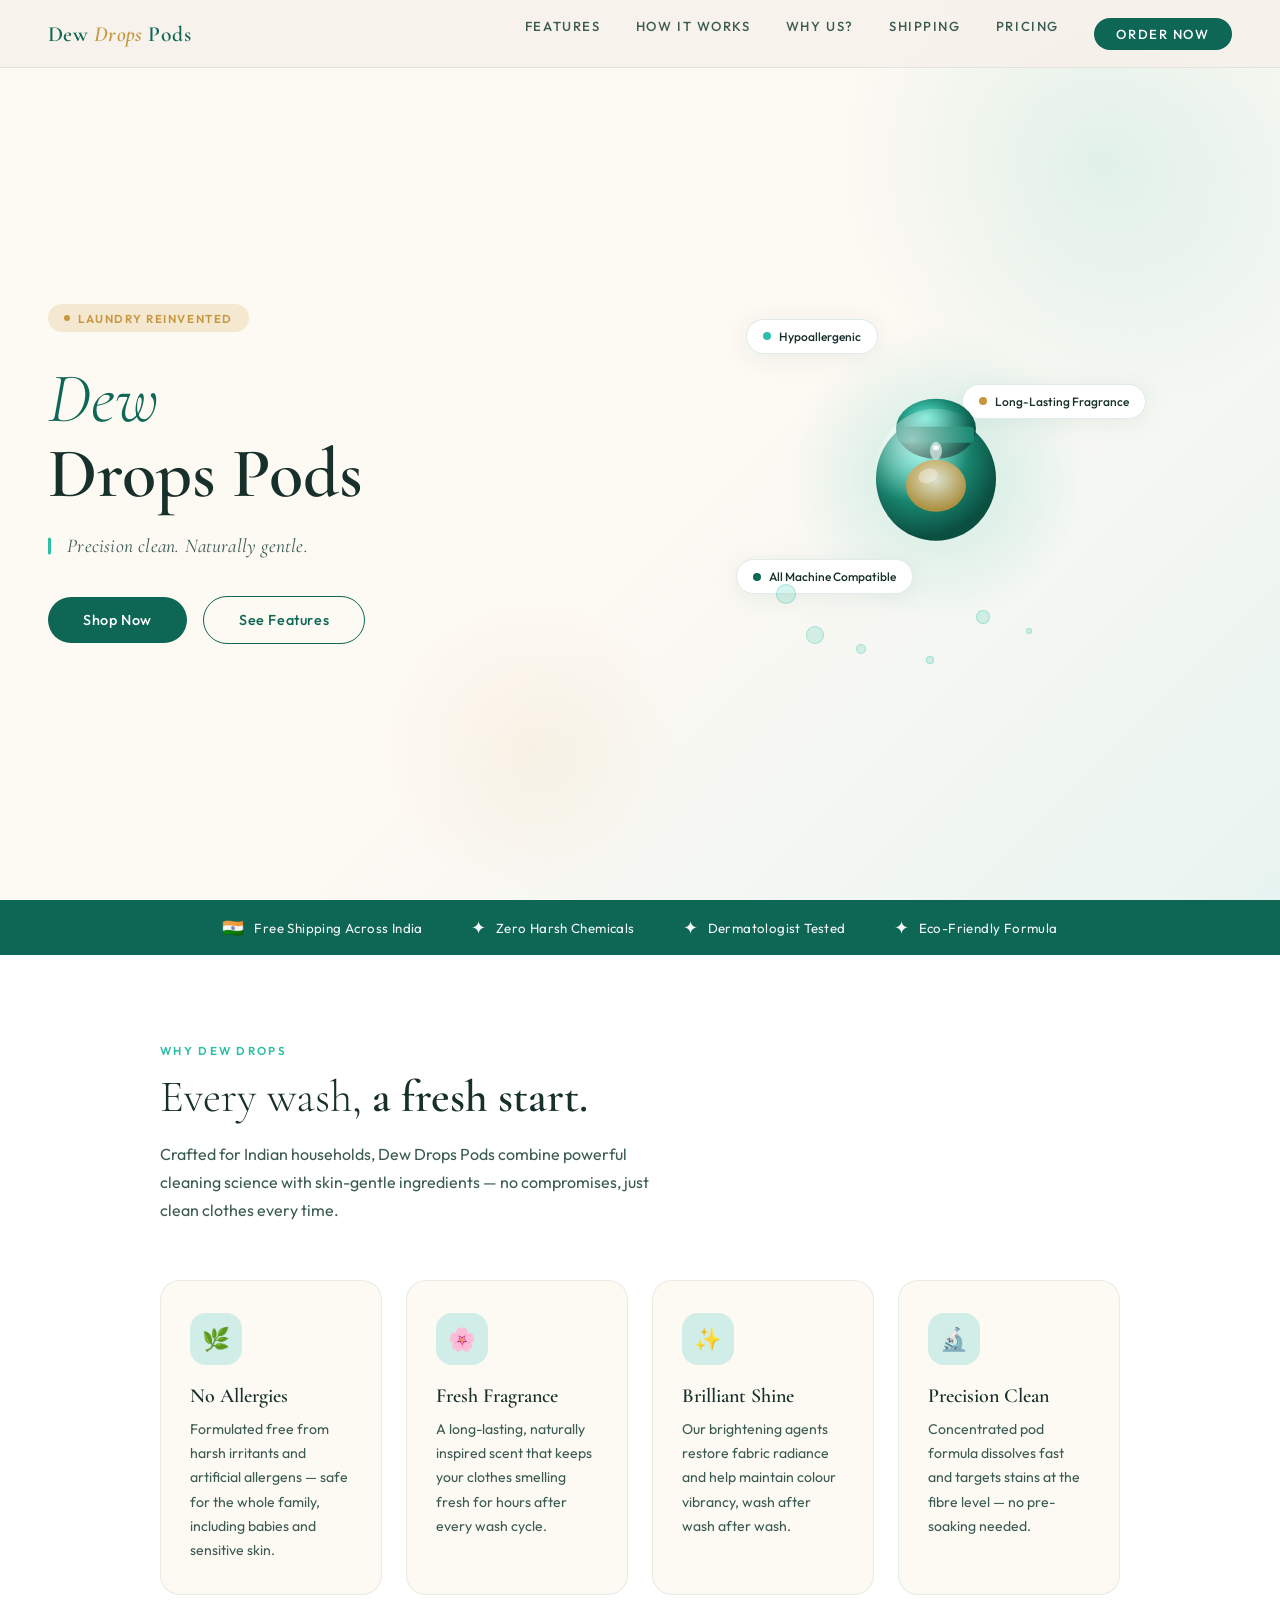
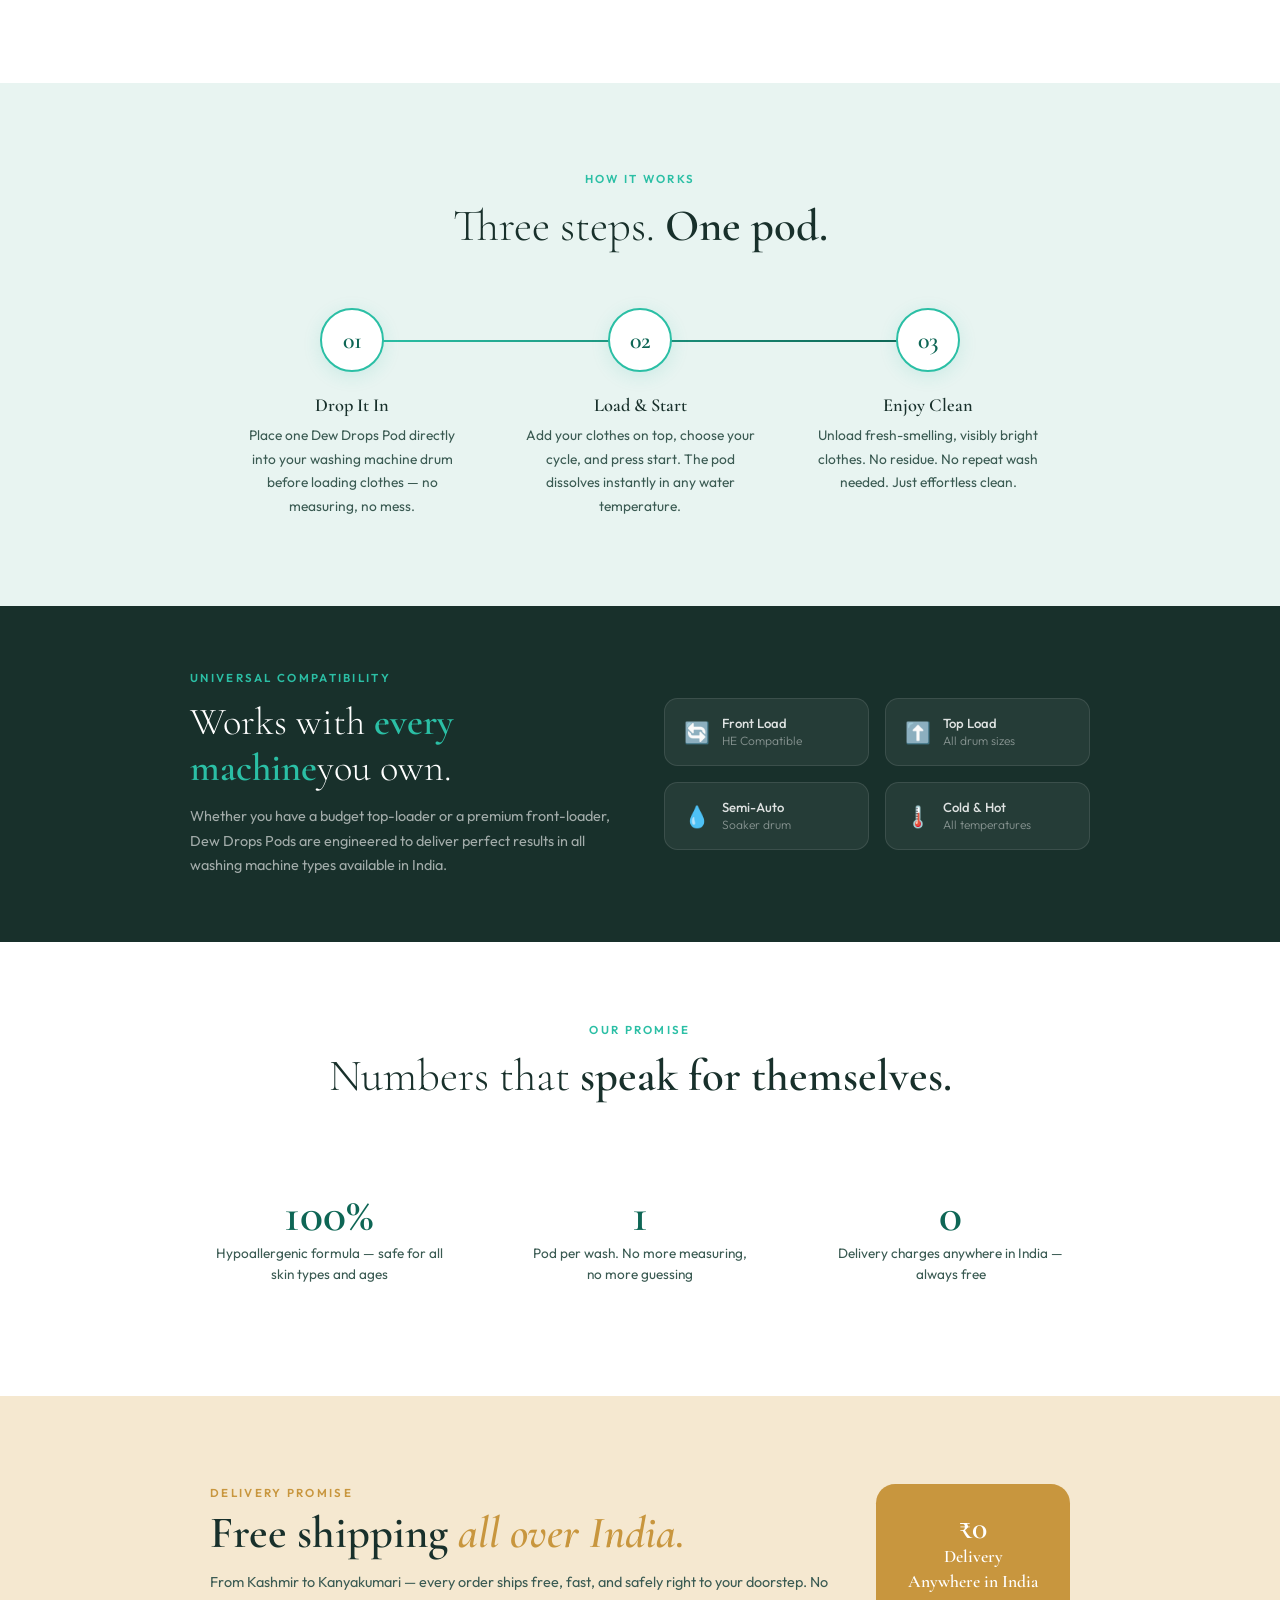
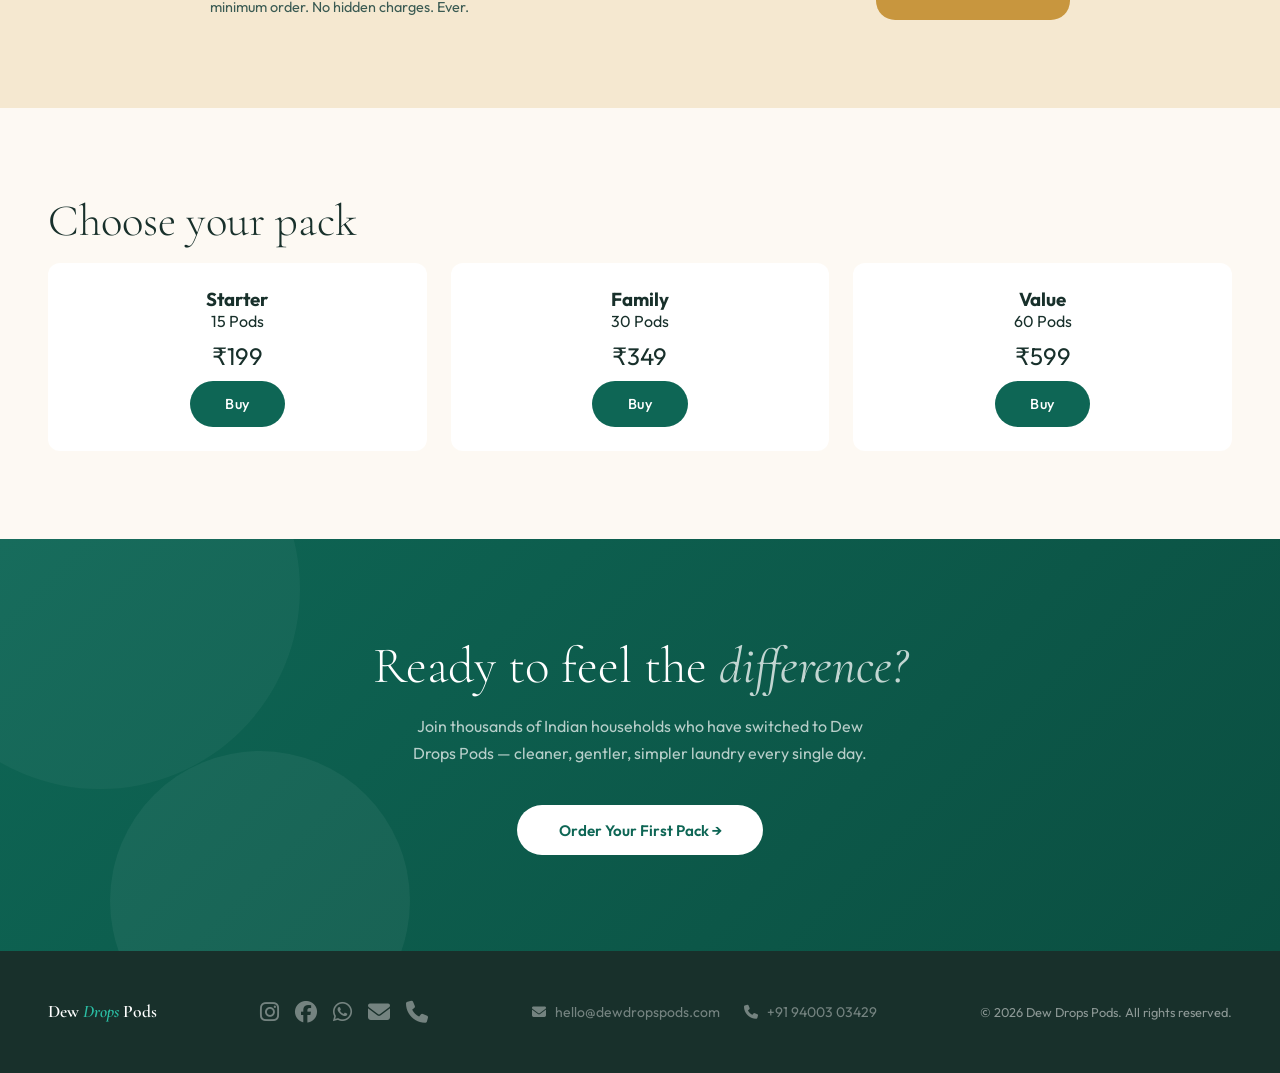
==== commit 3ac41b82: "feat: updated footer" ====
--- a/index.html
+++ b/index.html
@@ -42,10 +42,17 @@
 	<link
 		href="https://fonts.googleapis.com/css2?family=Cormorant+Garamond:ital,wght@0,300;0,400;0,600;1,300;1,400&family=Outfit:wght@300;400;500;600&display=swap"
 		rel="stylesheet" />
+	<link rel="stylesheet" href="https://cdnjs.cloudflare.com/ajax/libs/font-awesome/6.5.0/css/all.min.css">
 	<link rel="stylesheet" href="assets/css/styles.css">
 
 	<!-- JS -->
 	<script src="assets/js/main.js" defer></script>
+
+	<!-- Favicon -->
+	<link rel="icon" type="image/x-icon" href="favicon.ico">
+	<link rel="icon" type="image/png" sizes="32x32" href="favicon-32x32.png">
+	<link rel="icon" type="image/png" sizes="16x16" href="favicon-16x16.png">
+	<link rel="apple-touch-icon" sizes="180x180" href="apple-touch-icon.png">
 </head>
 
 <body>
@@ -299,7 +306,7 @@
 				<h3>Starter</h3>
 				<p>15 Pods</p>
 				<div class="price">₹199</div>
-				<a href="https://api.whatsapp.com/send/?phone=+917559922829&text=Hi, I would like to get Dew Drops Starter Pack @ ₹199.&type=phone_number"
+				<a href="https://api.whatsapp.com/send/?phone=+919400303429&text=Hi, I would like to get Dew Drops Starter Pack @ ₹199.&type=phone_number"
 					target="_blank" class="btn btn-primary">Buy</a>
 			</div>
 
@@ -307,7 +314,7 @@
 				<h3>Family</h3>
 				<p>30 Pods</p>
 				<div class="price">₹349</div>
-				<a href="https://api.whatsapp.com/send/?phone=+917559922829&text=Hi, I would like to get Dew Drops Family Pack @ ₹349.&type=phone_number"
+				<a href="https://api.whatsapp.com/send/?phone=+919400303429&text=Hi, I would like to get Dew Drops Family Pack @ ₹349.&type=phone_number"
 					target="_blank" class="btn btn-primary">Buy</a>
 			</div>
 
@@ -315,7 +322,7 @@
 				<h3>Value</h3>
 				<p>60 Pods</p>
 				<div class="price">₹599</div>
-				<a href="https://api.whatsapp.com/send/?phone=+917559922829&text=Hi, I would like to get Dew Drops Value Pack @ ₹599.&type=phone_number"
+				<a href="https://api.whatsapp.com/send/?phone=+919400303429&text=Hi, I would like to get Dew Drops Value Pack @ ₹599.&type=phone_number"
 					target="_blank" class="btn btn-primary">Buy</a>
 			</div>
 		</div>
@@ -330,15 +337,44 @@
 			Join thousands of Indian households who have switched
 			to Dew Drops Pods — cleaner, gentler, simpler laundry every single day.
 		</p>
-		<a href="https://api.whatsapp.com/send/?phone=+917559922829&text=Hi, I would like to get Dew Drops Sample Pack.&type=phone_number"
+		<a href="https://api.whatsapp.com/send/?phone=+919400303429&text=Hi, I would like to get Dew Drops Sample Pack.&type=phone_number"
 			target="_blank" class="btn-white reveal">Order Your First Pack →</a>
 	</section>
 
 	<!-- FOOTER -->
 	<footer>
 		<div class="foot-logo">Dew <span>Drops</span> Pods</div>
-		<div>© 2026 Dew Drops Pods. All rights reserved.</div>
-		<div class="foot-links"><a href="#">Privacy Policy</a><a href="#">Terms</a><a href="#">Contact Us</a></div>
+
+		<div class="foot-social">
+			<a href="https://instagram.com/dewdropods" target="_blank" rel="noopener" aria-label="Instagram">
+				<i class="fa-brands fa-instagram"></i>
+			</a>
+			<a href="https://facebook.com/dewdropods" target="_blank" rel="noopener" aria-label="Facebook">
+				<i class="fa-brands fa-facebook"></i>
+			</a>
+			<a href="https://wa.me/919400303429" target="_blank" rel="noopener" aria-label="WhatsApp">
+				<i class="fa-brands fa-whatsapp"></i>
+			</a>
+			<a href="mailto:hello@dewdropspods.com" aria-label="Email">
+				<i class="fa-solid fa-envelope"></i>
+			</a>
+			<a href="tel:+919400303429" aria-label="Phone">
+				<i class="fa-solid fa-phone"></i>
+			</a>
+		</div>
+
+		<div class="foot-contact">
+			<span><i class="fa-solid fa-envelope"></i> hello@dewdropspods.com</span>
+			<span><i class="fa-solid fa-phone"></i> +91 94003 03429</span>
+		</div>
+
+		<!-- <div class="foot-links">
+			<a href="#">Privacy Policy</a>
+			<a href="#">Terms</a>
+			<a href="#">Contact Us</a>
+		</div> -->
+
+		<div class="foot-copy">© 2026 Dew Drops Pods. All rights reserved.</div>
 	</footer>
 </body>
 
--- a/assets/css/styles.css
+++ b/assets/css/styles.css
@@ -1080,4 +1080,36 @@
     .nav-links.active {
         display: flex;
     }
+}
+
+.foot-social {
+    display: flex;
+    gap: 16px;
+    justify-content: center;
+    margin: 12px 0;
+}
+
+.foot-social a {
+    color: currentColor;
+    font-size: 22px;
+    opacity: 0.8;
+    transition: opacity 0.2s;
+}
+
+.foot-social a:hover {
+    opacity: 1;
+}
+
+.foot-contact {
+    display: flex;
+    flex-wrap: wrap;
+    gap: 12px 24px;
+    justify-content: center;
+    margin: 12px 0;
+    font-size: 14px;
+    opacity: 0.8;
+}
+
+.foot-contact i {
+    margin-right: 6px;
 }
